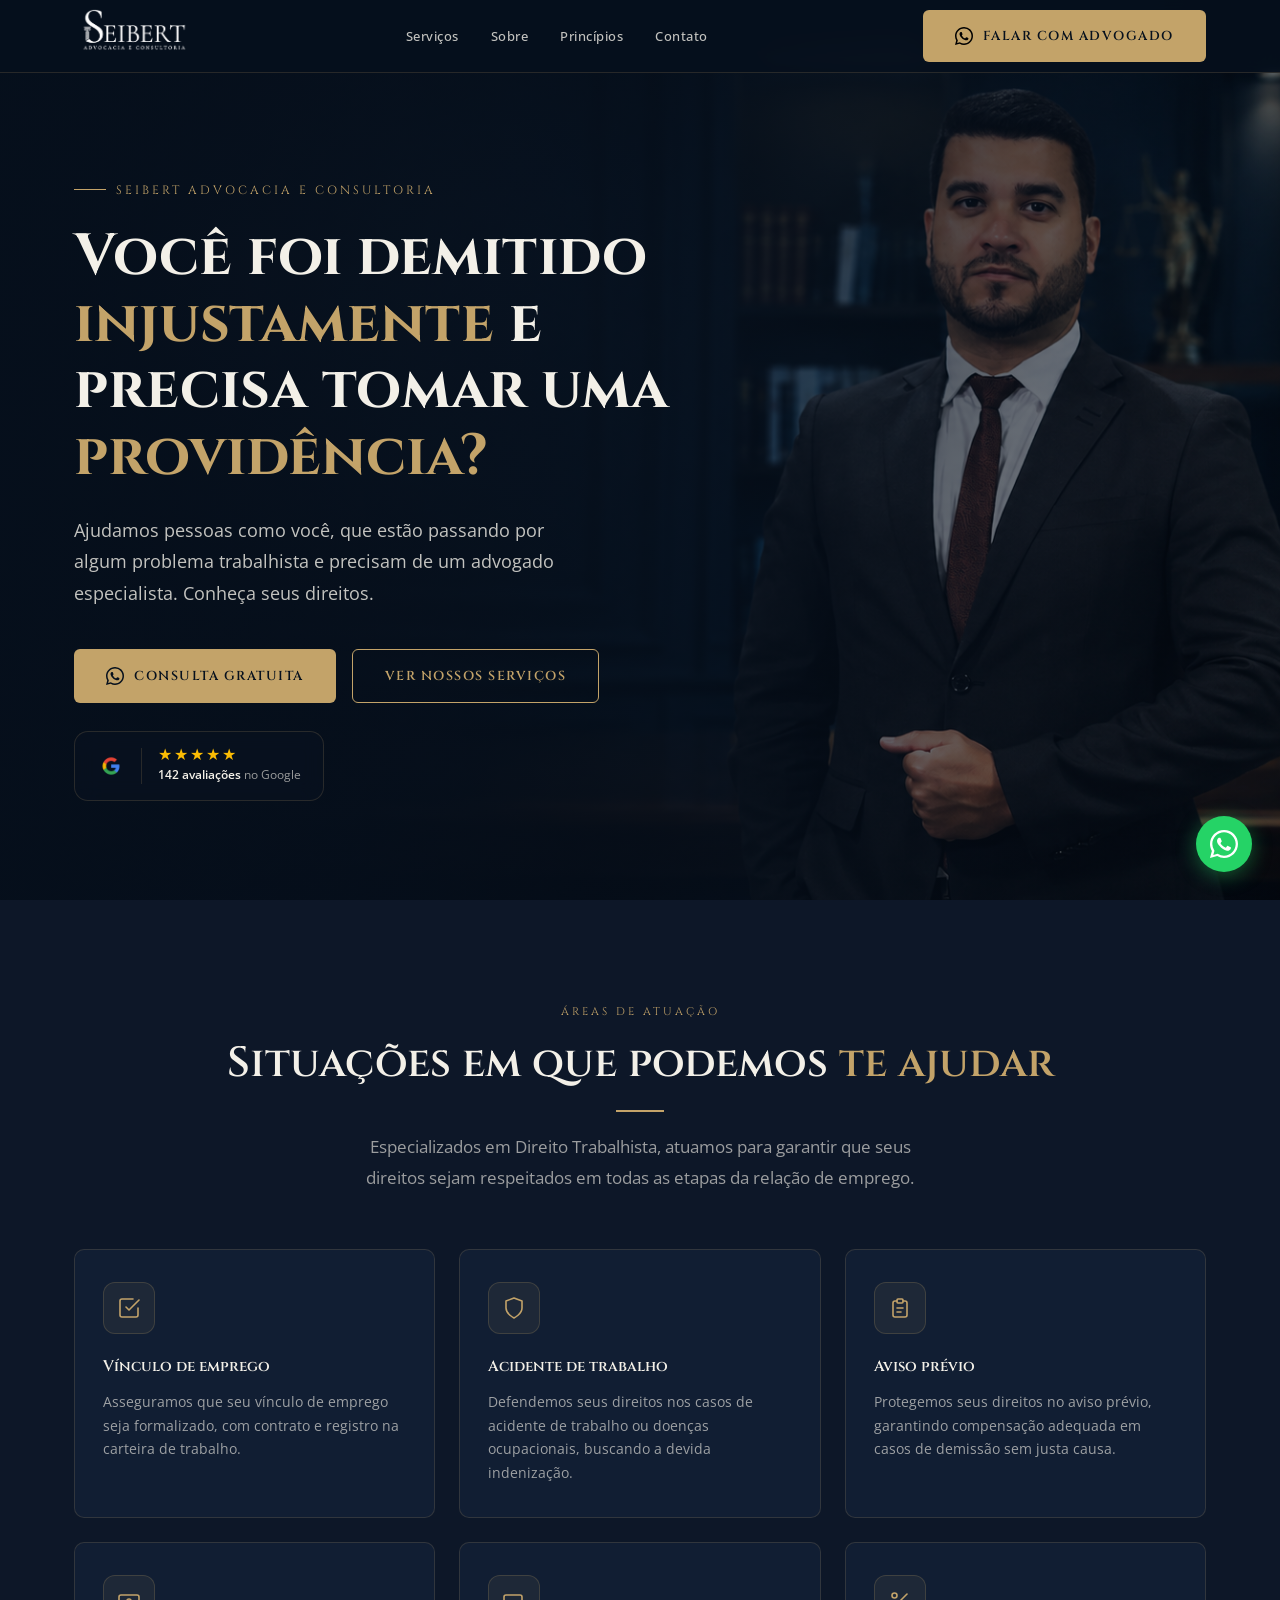
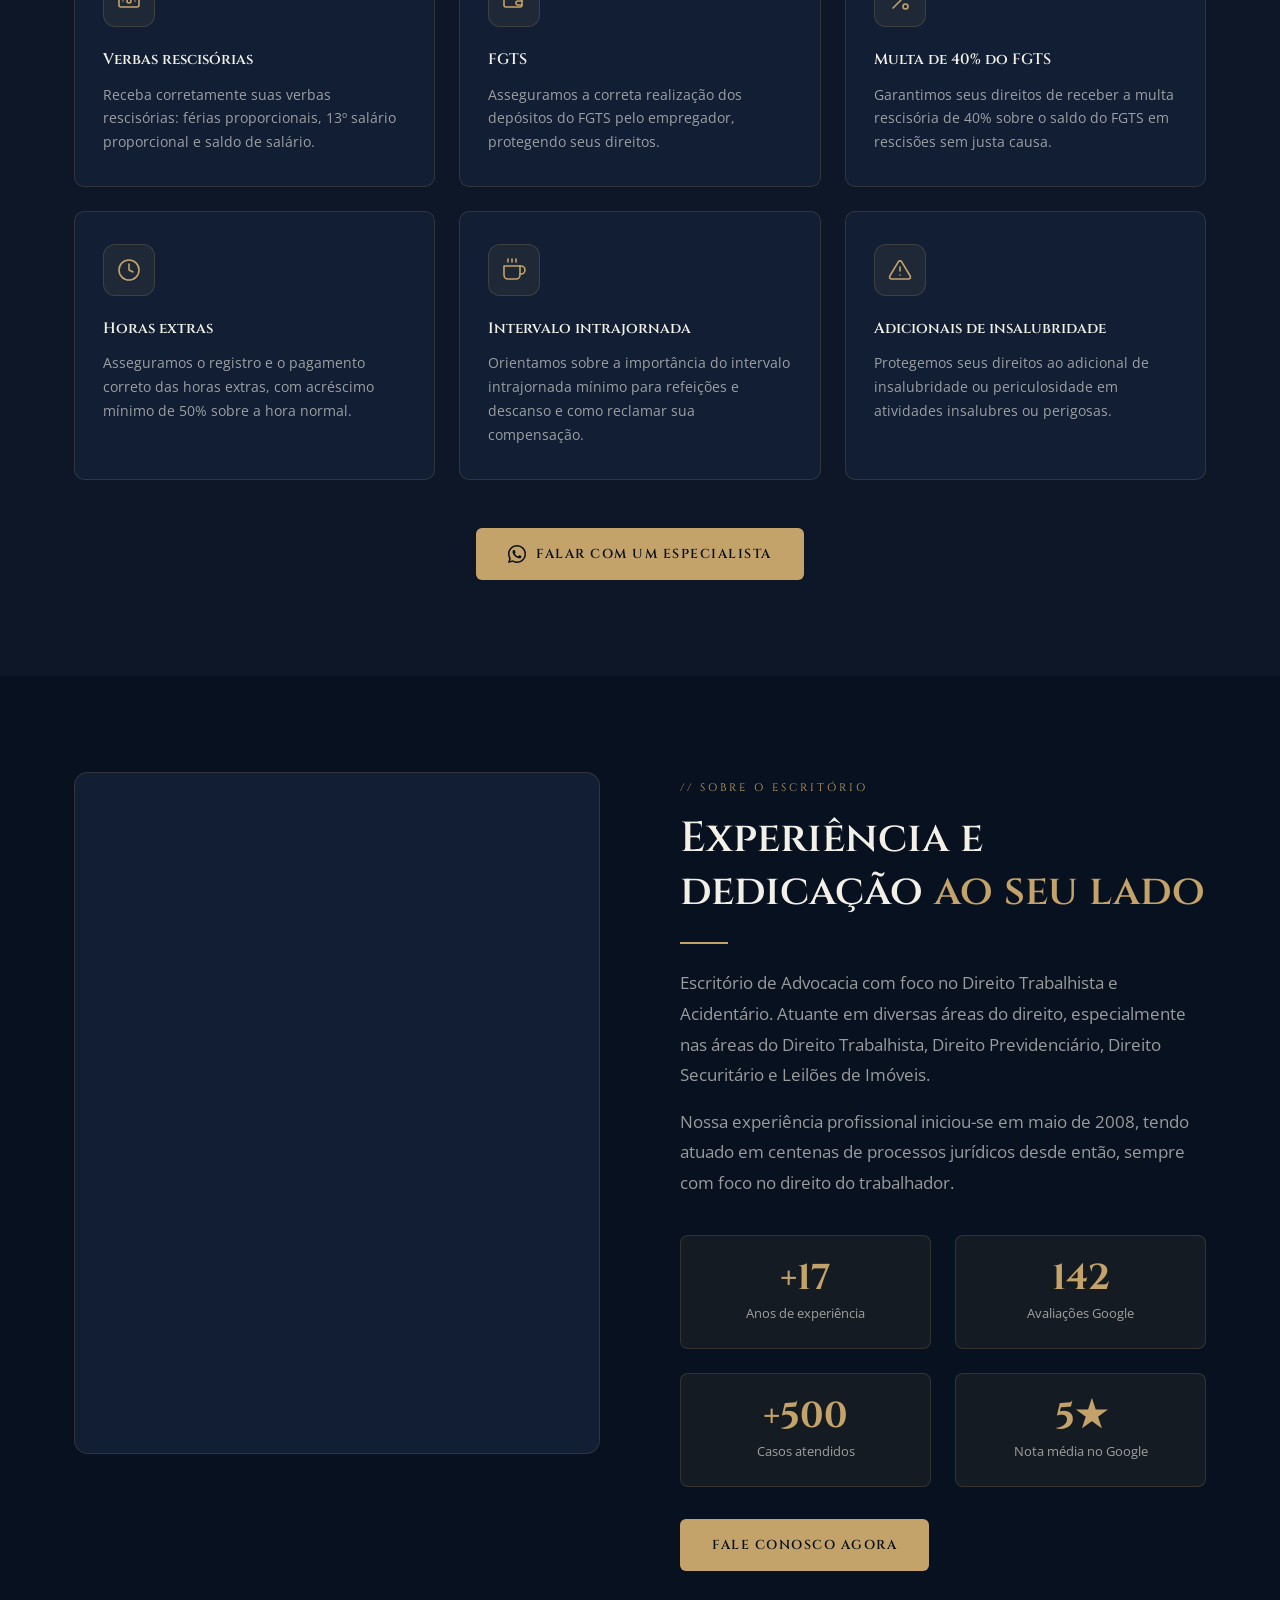
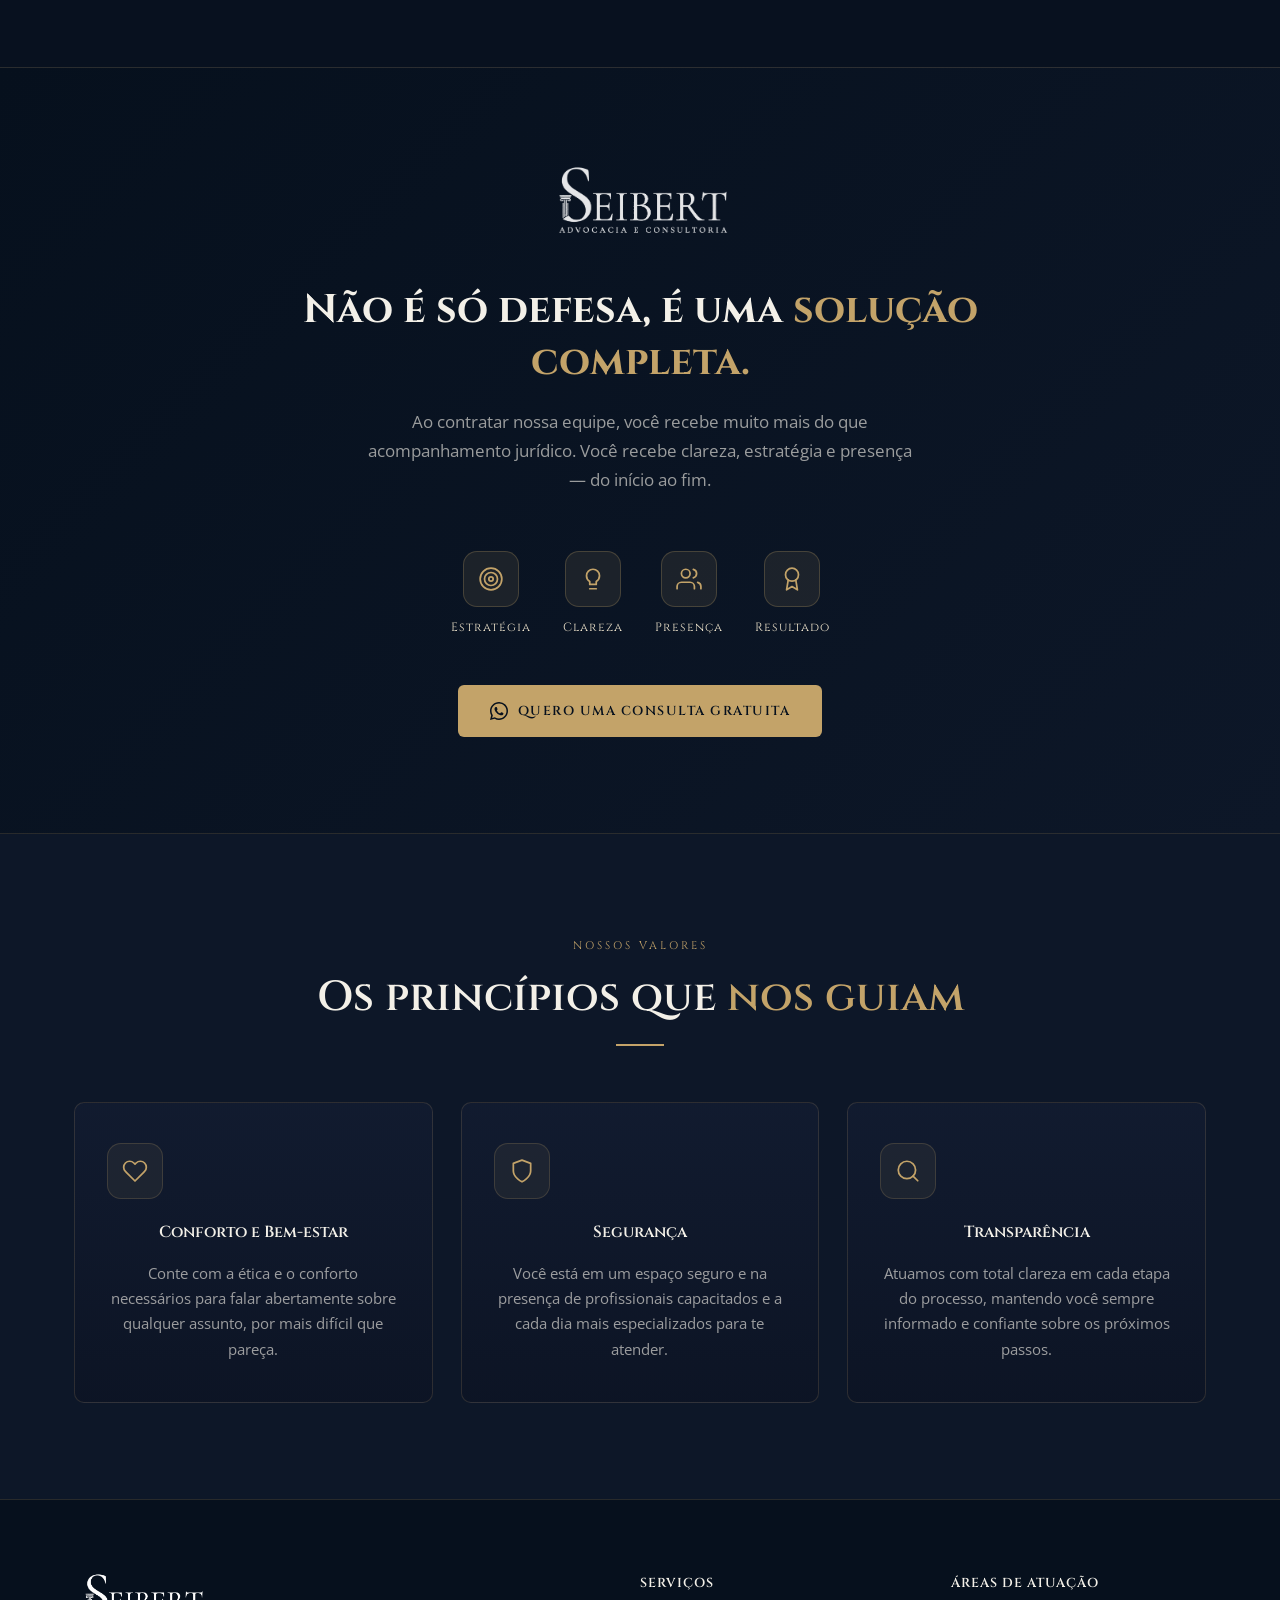
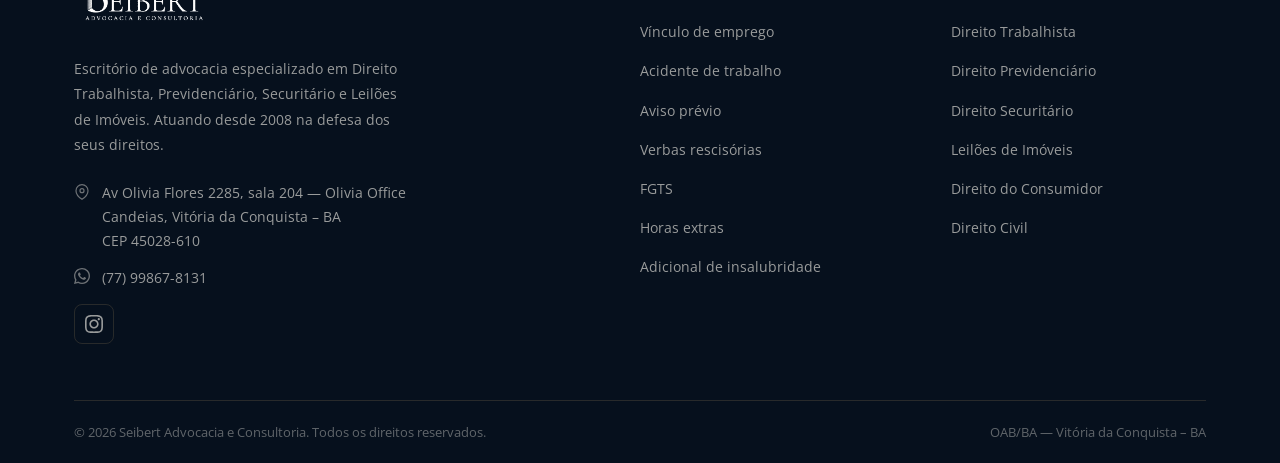
==== index.html @ c175dabb "Add files via upload" ====
<!DOCTYPE html>
<html lang="pt-BR">
<head>
  <meta charset="UTF-8">
  <meta name="viewport" content="width=device-width, initial-scale=1.0">
  <title>Seibert Advocacia — Direito Trabalhista</title>
  <link rel="icon" href="./images/iconfav.png" type="image/png">
  <link rel="preconnect" href="https://fonts.googleapis.com">
  <link rel="preconnect" href="https://fonts.gstatic.com" crossorigin>
  <link href="https://fonts.googleapis.com/css2?family=Cinzel:wght@400;500;600;700&family=Open+Sans:ital,wght@0,300;0,400;0,500;0,600;1,400&display=swap" rel="stylesheet">
  <style>
    *, *::before, *::after { box-sizing: border-box; margin: 0; padding: 0; }

    :root {
      --navy-deep:   #06101d;
      --navy:        #08111f;
      --navy-mid:    #0d1728;
      --navy-card:   #111e33;
      --gold:        #c3a369;
      --gold-light:  #d7be8f;
      --gold-pale:   #efe4cc;
      --cream:       #f3f0e8;
      --muted:       rgba(243, 240, 232, 0.62);
      --border:      rgba(195, 163, 105, 0.18);
      --radius:      10px;
      --max:         1180px;
      --transition:  0.3s ease;
    }

    html { scroll-behavior: smooth; }

    body {
      background: var(--navy);
      color: var(--cream);
      font-family: 'Open Sans', sans-serif;
      font-size: 16px;
      line-height: 1.7;
      -webkit-font-smoothing: antialiased;
    }

    /* ─── UTILITIES ─────────────────────────────────── */
    .container { width: 100%; max-width: var(--max); margin: 0 auto; padding: 0 24px; }
    .section    { padding: 96px 0; }
    .section--dark { background: var(--navy-mid); }
    .section--deep { background: var(--navy-deep); }

    .tag {
      display: inline-block;
      font-family: 'Cinzel', serif;
      font-size: 11px;
      letter-spacing: 3px;
      text-transform: uppercase;
      color: var(--gold);
      margin-bottom: 16px;
    }

    h2.section-title {
      font-family: 'Cinzel', serif;
      font-size: clamp(28px, 4vw, 42px);
      font-weight: 600;
      color: var(--cream);
      line-height: 1.25;
      margin-bottom: 20px;
    }

    h2.section-title span { color: var(--gold); }

    p.section-sub {
      font-size: 17px;
      color: var(--muted);
      max-width: 560px;
      line-height: 1.8;
    }

    .divider {
      width: 48px;
      height: 2px;
      background: var(--gold);
      margin: 24px 0;
    }

    /* ─── BUTTON ─────────────────────────────────────── */
    .btn {
      display: inline-flex;
      align-items: center;
      gap: 10px;
      padding: 15px 32px;
      border-radius: 6px;
      font-family: 'Cinzel', serif;
      font-size: 13px;
      font-weight: 600;
      letter-spacing: 1.5px;
      text-transform: uppercase;
      text-decoration: none;
      cursor: pointer;
      transition: var(--transition);
      border: none;
    }

    .btn-gold {
      background: var(--gold);
      color: var(--navy-deep);
    }
    .btn-gold:hover {
      background: var(--gold-light);
      transform: translateY(-2px);
      box-shadow: 0 8px 24px rgba(195, 163, 105, 0.35);
    }

    .btn-outline {
      background: transparent;
      color: var(--gold);
      border: 1.5px solid var(--gold);
    }
    .btn-outline:hover {
      background: var(--gold);
      color: var(--navy-deep);
      transform: translateY(-2px);
    }

    .btn svg, .btn .icon { width: 18px; height: 18px; flex-shrink: 0; }

    /* ─── NAV ────────────────────────────────────────── */
    nav {
      position: fixed;
      top: 0; left: 0; right: 0;
      z-index: 1000;
      background: rgba(6, 16, 29, 0.92);
      backdrop-filter: blur(16px);
      border-bottom: 1px solid var(--border);
    }

    .nav-inner {
      display: flex;
      align-items: center;
      justify-content: space-between;
      height: 72px;
    }

    .nav-logo img { height: 48px; width: auto; }

    .nav-links {
      display: flex;
      align-items: center;
      gap: 32px;
      list-style: none;
    }

    .nav-links a {
      color: rgba(243,240,232,0.8);
      text-decoration: none;
      font-size: 13px;
      font-weight: 500;
      letter-spacing: 0.5px;
      transition: color var(--transition);
    }
    .nav-links a:hover { color: var(--gold); }

    .nav-cta { display: flex; align-items: center; gap: 12px; }

    .hamburger {
      display: none;
      flex-direction: column;
      gap: 5px;
      cursor: pointer;
      padding: 6px;
      background: none;
      border: none;
      outline: none;
    }
    .hamburger span {
      display: block;
      width: 26px;
      height: 2px;
      background: var(--cream);
      border-radius: 2px;
      transition: var(--transition);
    }

    /* ─── HERO ───────────────────────────────────────── */
    #hero {
      position: relative;
      min-height: 100vh;
      display: flex;
      align-items: center;
      overflow: hidden;
    }

    .hero-bg {
      position: absolute;
      inset: 0;
      background-image: url('./images/hero-desktop.png');
      background-size: cover;
      background-position: center;
      background-repeat: no-repeat;
    }

    .hero-overlay {
      position: absolute;
      inset: 0;
      background: linear-gradient(
        105deg,
        rgba(6,16,29,0.92) 0%,
        rgba(6,16,29,0.78) 55%,
        rgba(6,16,29,0.40) 100%
      );
    }

    .hero-content {
      position: relative;
      z-index: 2;
      max-width: 680px;
      padding-top: 72px;
    }

    .hero-eyebrow {
      display: inline-flex;
      align-items: center;
      gap: 10px;
      font-size: 12px;
      letter-spacing: 3px;
      text-transform: uppercase;
      color: var(--gold);
      font-family: 'Cinzel', serif;
      margin-bottom: 24px;
    }
    .hero-eyebrow::before {
      content: '';
      display: block;
      width: 32px;
      height: 1px;
      background: var(--gold);
    }

    .hero-title {
      font-family: 'Cinzel', serif;
      font-size: clamp(32px, 5vw, 58px);
      font-weight: 700;
      line-height: 1.15;
      margin-bottom: 24px;
      color: var(--cream);
    }
    .hero-title em {
      font-style: normal;
      color: var(--gold);
    }

    .hero-sub {
      font-size: 18px;
      color: rgba(243,240,232,0.80);
      max-width: 520px;
      margin-bottom: 40px;
      line-height: 1.75;
    }

    .hero-actions { display: flex; flex-wrap: wrap; gap: 16px; margin-bottom: 28px; }

    /* Google proof badge */
    .hero-proof {
      display: inline-flex;
      align-items: center;
      gap: 16px;
      background: rgba(8,17,31,0.78);
      border: 1px solid var(--border);
      border-radius: 14px;
      padding: 14px 22px;
      backdrop-filter: blur(10px);
      max-width: 100%;
      box-sizing: border-box;
    }
    .proof-divider {
      width: 1px;
      height: 36px;
      background: var(--border);
    }
    .proof-google-logo { height: 28px; width: auto; display: block; }
    .proof-info { display: flex; flex-direction: column; gap: 3px; }
    .proof-stars { color: #fbbc04; font-size: 16px; letter-spacing: 2px; line-height: 1; }
    .proof-label {
      font-size: 12px;
      color: var(--muted);
      white-space: nowrap;
    }
    .proof-label strong { color: var(--cream); font-weight: 600; }

    /* ─── SERVICES ───────────────────────────────────── */
    .services-header { text-align: center; margin-bottom: 56px; }
    .services-header .section-sub { margin: 0 auto; }

    .services-grid {
      display: grid;
      grid-template-columns: repeat(3, 1fr);
      gap: 24px;
    }

    .service-card {
      background: var(--navy-card);
      border: 1px solid var(--border);
      border-radius: var(--radius);
      padding: 32px 28px;
      transition: var(--transition);
      position: relative;
      overflow: hidden;
    }
    .service-card::before {
      content: '';
      position: absolute;
      top: 0; left: 0; right: 0;
      height: 2px;
      background: linear-gradient(90deg, var(--gold), transparent);
      opacity: 0;
      transition: opacity var(--transition);
    }
    .service-card:hover {
      border-color: rgba(195,163,105,0.42);
      transform: translateY(-4px);
      box-shadow: 0 20px 40px rgba(0,0,0,0.32);
    }
    .service-card:hover::before { opacity: 1; }

    .service-icon {
      width: 52px;
      height: 52px;
      background: rgba(195,163,105,0.08);
      border: 1px solid rgba(195,163,105,0.20);
      border-radius: 12px;
      display: flex;
      align-items: center;
      justify-content: center;
      margin-bottom: 20px;
    }
    .service-icon svg {
      width: 24px;
      height: 24px;
      stroke: var(--gold);
      fill: none;
      stroke-width: 1.6;
      stroke-linecap: round;
      stroke-linejoin: round;
    }

    .service-card h3 {
      font-family: 'Cinzel', serif;
      font-size: 15px;
      font-weight: 600;
      color: var(--cream);
      margin-bottom: 10px;
    }

    .service-card p {
      font-size: 14px;
      color: var(--muted);
      line-height: 1.7;
    }

    .services-cta { text-align: center; margin-top: 48px; }

    /* ─── ABOUT ──────────────────────────────────────── */
    .about-grid {
      display: grid;
      grid-template-columns: 1fr 1fr;
      gap: 80px;
      align-items: flex-start;
    }

    .about-video {
      width: 100%;
      border-radius: 14px;
      overflow: hidden;
      border: 1px solid var(--border);
      background: var(--navy-card);
    }

    .about-video iframe {
      width: 100%;
      height: 680px;
      border: none;
      display: block;
    }

    .ig-card {
      width: 100%;
      height: 100%;
      display: flex;
      flex-direction: column;
      align-items: center;
      justify-content: center;
      gap: 20px;
      padding: 40px 32px;
      text-align: center;
      text-decoration: none;
      background: linear-gradient(145deg, rgba(17,28,52,0.95), rgba(11,18,35,0.98));
      transition: var(--transition);
    }
    .ig-card:hover { background: linear-gradient(145deg, rgba(22,34,62,0.98), rgba(14,22,42,0.98)); }
    .ig-card:hover .ig-btn { background: var(--gold); color: var(--navy-deep); }

    .ig-logo {
      width: 64px; height: 64px;
      border-radius: 18px;
      background: linear-gradient(45deg, #f09433, #e6683c, #dc2743, #cc2366, #bc1888);
      display: flex; align-items: center; justify-content: center;
    }
    .ig-logo svg { width: 34px; height: 34px; fill: #fff; }

    .ig-handle {
      font-family: 'Cinzel', serif;
      font-size: 18px;
      font-weight: 600;
      color: var(--cream);
      letter-spacing: 0.5px;
    }
    .ig-sub {
      font-size: 14px;
      color: var(--muted);
      line-height: 1.6;
      max-width: 260px;
    }
    .ig-btn {
      margin-top: 8px;
      padding: 12px 28px;
      border: 1px solid var(--gold);
      border-radius: 8px;
      font-family: 'Cinzel', serif;
      font-size: 12px;
      letter-spacing: 1.5px;
      text-transform: uppercase;
      color: var(--gold);
      background: transparent;
      transition: var(--transition);
      cursor: pointer;
    }

    .about-stats {
      display: grid;
      grid-template-columns: 1fr 1fr;
      gap: 24px;
      margin-top: 36px;
    }

    .stat-box {
      background: rgba(195,163,105,0.07);
      border: 1px solid var(--border);
      border-radius: 8px;
      padding: 24px 20px;
      text-align: center;
    }

    .stat-number {
      font-family: 'Cinzel', serif;
      font-size: 36px;
      font-weight: 700;
      color: var(--gold);
      line-height: 1;
      margin-bottom: 6px;
    }

    .stat-label {
      font-size: 13px;
      color: var(--muted);
    }

    /* ─── PROMISE ────────────────────────────────────── */
    #promise {
      background: linear-gradient(135deg, var(--navy-deep) 0%, var(--navy-mid) 100%);
      border-top: 1px solid var(--border);
      border-bottom: 1px solid var(--border);
      text-align: center;
      padding: 96px 0;
    }

    .promise-logo { margin-bottom: 32px; }
    .promise-logo img { height: 80px; width: auto; opacity: 0.9; }

    .promise-title {
      font-family: 'Cinzel', serif;
      font-size: clamp(24px, 3.5vw, 40px);
      font-weight: 700;
      color: var(--cream);
      max-width: 740px;
      margin: 0 auto 20px;
      line-height: 1.3;
    }
    .promise-title span { color: var(--gold); }

    .promise-sub {
      font-size: 17px;
      color: var(--muted);
      max-width: 560px;
      margin: 0 auto 40px;
    }

    .promise-features {
      display: flex;
      justify-content: center;
      flex-wrap: wrap;
      gap: 32px;
      margin-top: 56px;
      margin-bottom: 48px;
    }

    .promise-feature {
      display: flex;
      flex-direction: column;
      align-items: center;
      gap: 10px;
    }
    .promise-feature-icon {
      width: 56px; height: 56px;
      border-radius: 14px;
      background: rgba(195,163,105,0.10);
      border: 1px solid rgba(195,163,105,0.25);
      display: flex;
      align-items: center;
      justify-content: center;
    }
    .promise-feature-icon svg {
      width: 26px; height: 26px;
      stroke: var(--gold);
      fill: none;
      stroke-width: 1.6;
      stroke-linecap: round;
      stroke-linejoin: round;
    }
    .promise-feature span {
      font-family: 'Cinzel', serif;
      font-size: 12px;
      color: var(--gold-pale);
      letter-spacing: 1px;
    }

    /* ─── PRINCIPLES ─────────────────────────────────── */
    .principles-header { text-align: center; margin-bottom: 56px; }

    .principles-grid {
      display: grid;
      grid-template-columns: repeat(3, 1fr);
      gap: 28px;
    }

    .principle-card {
      background: linear-gradient(180deg, rgba(18,28,48,0.96), rgba(13,21,37,0.96));
      border: 1px solid var(--border);
      border-radius: var(--radius);
      padding: 40px 32px;
      text-align: center;
      transition: var(--transition);
    }
    .principle-card:hover {
      border-color: rgba(195,163,105,0.4);
      box-shadow: 0 16px 40px rgba(3,8,18,0.4);
      transform: translateY(-4px);
    }

    .principle-icon {
      width: 56px;
      height: 56px;
      background: rgba(195,163,105,0.08);
      border: 1px solid rgba(195,163,105,0.20);
      border-radius: 14px;
      display: flex;
      align-items: center;
      justify-content: center;
      margin-bottom: 20px;
    }
    .principle-icon svg {
      width: 26px;
      height: 26px;
      stroke: var(--gold);
      fill: none;
      stroke-width: 1.6;
      stroke-linecap: round;
      stroke-linejoin: round;
      display: block;
    }

    .principle-card h3 {
      font-family: 'Cinzel', serif;
      font-size: 16px;
      font-weight: 600;
      color: var(--cream);
      margin-bottom: 14px;
    }

    .principle-card p {
      font-size: 14.5px;
      color: var(--muted);
      line-height: 1.75;
    }

    /* ─── FOOTER ─────────────────────────────────────── */
    footer {
      background: var(--navy-deep);
      border-top: 1px solid var(--border);
      padding: 72px 0 0;
    }

    .footer-grid {
      display: grid;
      grid-template-columns: 2fr 1fr 1fr;
      gap: 56px;
      padding-bottom: 56px;
    }

    .footer-brand img { height: 56px; width: auto; margin-bottom: 20px; }

    .footer-desc {
      font-size: 14px;
      color: var(--muted);
      line-height: 1.8;
      margin-bottom: 24px;
      max-width: 340px;
    }

    .footer-contact-item {
      display: flex;
      align-items: flex-start;
      gap: 12px;
      margin-bottom: 14px;
      font-size: 14px;
      color: var(--muted);
      text-decoration: none;
      transition: color var(--transition);
    }
    .footer-contact-item:hover { color: var(--gold); }
    .footer-contact-item .ci { font-size: 16px; flex-shrink: 0; margin-top: 2px; }

    .footer-col h4 {
      font-family: 'Cinzel', serif;
      font-size: 13px;
      font-weight: 600;
      color: var(--cream);
      letter-spacing: 1px;
      text-transform: uppercase;
      margin-bottom: 24px;
    }

    .footer-links { list-style: none; }
    .footer-links li { margin-bottom: 12px; }
    .footer-links a {
      font-size: 14px;
      color: var(--muted);
      text-decoration: none;
      transition: color var(--transition);
    }
    .footer-links a:hover { color: var(--gold); }

    .footer-socials { display: flex; gap: 12px; margin-top: 8px; }
    .social-btn {
      width: 40px; height: 40px;
      border-radius: 8px;
      border: 1px solid var(--border);
      display: flex; align-items: center; justify-content: center;
      color: var(--muted);
      text-decoration: none;
      font-size: 16px;
      transition: var(--transition);
    }
    .social-btn:hover {
      border-color: var(--gold);
      color: var(--gold);
      background: rgba(195,163,105,0.08);
    }

    .footer-bar {
      border-top: 1px solid var(--border);
      padding: 20px 0;
      display: flex;
      align-items: center;
      justify-content: space-between;
      flex-wrap: wrap;
      gap: 8px;
    }

    .footer-bar p {
      font-size: 13px;
      color: rgba(243,240,232,0.38);
    }

    /* ─── WHATSAPP FLOAT ─────────────────────────────── */
    .wa-float {
      position: fixed;
      bottom: 28px;
      right: 28px;
      z-index: 999;
      width: 56px; height: 56px;
      border-radius: 50%;
      background: #25d366;
      display: flex;
      align-items: center;
      justify-content: center;
      box-shadow: 0 4px 20px rgba(37,211,102,0.4);
      text-decoration: none;
      transition: var(--transition);
    }
    .wa-float:hover { transform: scale(1.08); box-shadow: 0 6px 28px rgba(37,211,102,0.55); }
    .wa-float svg { width: 28px; height: 28px; fill: #fff; }

    /* ─── ANIMATIONS ─────────────────────────────────── */
    @keyframes fadeUp {
      from { opacity: 0; transform: translateY(28px); }
      to   { opacity: 1; transform: translateY(0); }
    }
    .fade-up { animation: fadeUp 0.7s ease forwards; }
    .delay-1 { animation-delay: 0.1s; }
    .delay-2 { animation-delay: 0.25s; }
    .delay-3 { animation-delay: 0.4s; }
    .delay-4 { animation-delay: 0.55s; }

    /* ─── MOBILE NAV ─────────────────────────────────── */
    .mobile-menu {
      display: none;
      position: fixed;
      inset: 0;
      z-index: 999;
      background: rgba(6,16,29,0.98);
      flex-direction: column;
      align-items: center;
      justify-content: center;
      gap: 32px;
    }
    .mobile-menu.open { display: flex; }
    .mobile-menu a {
      font-family: 'Cinzel', serif;
      font-size: 22px;
      color: var(--cream);
      text-decoration: none;
    }
    .mobile-menu a:hover { color: var(--gold); }
    .mobile-close {
      position: absolute;
      top: 24px; right: 24px;
      background: none;
      border: none;
      color: var(--cream);
      font-size: 28px;
      cursor: pointer;
    }

    /* ─── RESPONSIVE ─────────────────────────────────── */
    @media (max-width: 900px) {
      .nav-links { display: none; }
      .nav-cta .btn { display: none; }
      .hamburger { display: flex; }

      .services-grid { grid-template-columns: repeat(2, 1fr); }
      .about-grid { grid-template-columns: 1fr; gap: 40px; }
      .principles-grid { grid-template-columns: 1fr; }
      .footer-grid { grid-template-columns: 1fr; gap: 36px; }
    }

    @media (max-width: 600px) {
      .section { padding: 64px 0; }
      .services-grid { grid-template-columns: 1fr; }
      .about-stats { grid-template-columns: 1fr 1fr; }
      .hero-actions { flex-direction: column; }
      .hero-actions .btn { width: 100%; justify-content: center; }

      #hero { min-height: 100svh; align-items: flex-end; padding-bottom: 48px; }
      .hero-bg {
        background-position: top center;
        background-size: cover;
      }
      .hero-overlay {
        background: linear-gradient(
          to top,
          rgba(6,16,29,0.97) 0%,
          rgba(6,16,29,0.82) 45%,
          rgba(6,16,29,0.30) 75%,
          rgba(6,16,29,0.10) 100%
        );
      }
      .hero-content {
        max-width: 100%;
        padding-top: 0;
        text-align: center;
      }
      .hero-eyebrow { justify-content: center; }
      .hero-sub { font-size: 15px; }
      .hero-proof { width: 100%; max-width: 320px; justify-content: center; align-self: center; }
      .proof-google-logo { height: 22px; }
    }
  </style>
</head>
<body>

<!-- ── NAV ────────────────────────────────────────────── -->
<nav>
  <div class="container nav-inner">
    <a href="#" class="nav-logo">
      <img src="./images/vetor-logo.png" alt="Seibert Advocacia e Consultoria">
    </a>
    <ul class="nav-links">
      <li><a href="#servicos">Serviços</a></li>
      <li><a href="#sobre">Sobre</a></li>
      <li><a href="#principios">Princípios</a></li>
      <li><a href="#contato">Contato</a></li>
    </ul>
    <div class="nav-cta">
      <a href="https://api.whatsapp.com/send/?phone=5577998678131" class="btn btn-gold" target="_blank" rel="noopener">
        <svg viewBox="0 0 24 24" xmlns="http://www.w3.org/2000/svg"><path d="M20.52 3.48A11.93 11.93 0 0 0 12 0C5.37 0 0 5.37 0 12c0 2.11.55 4.17 1.6 5.99L0 24l6.18-1.62A11.94 11.94 0 0 0 12 24c6.63 0 12-5.37 12-12 0-3.2-1.25-6.21-3.48-8.52zM12 22a9.94 9.94 0 0 1-5.07-1.39l-.36-.22-3.74.98.99-3.65-.23-.37A9.94 9.94 0 0 1 2 12C2 6.49 6.49 2 12 2s10 4.49 10 10-4.49 10-10 10zm5.47-7.41c-.3-.15-1.77-.87-2.04-.97s-.47-.15-.67.15-.77.97-.94 1.17-.35.22-.65.07a8.15 8.15 0 0 1-2.39-1.48 9.06 9.06 0 0 1-1.65-2.06c-.18-.3-.02-.47.13-.62.14-.13.3-.35.45-.52.15-.18.2-.3.3-.5s.05-.38-.02-.52-.67-1.61-.91-2.2c-.24-.58-.49-.5-.67-.51l-.57-.01c-.2 0-.52.07-.79.38s-1.04 1.01-1.04 2.47 1.06 2.86 1.21 3.06c.15.2 2.08 3.17 5.03 4.45.7.3 1.25.48 1.68.62.7.22 1.34.19 1.84.12.56-.08 1.73-.71 1.97-1.39.24-.68.24-1.27.17-1.39-.07-.12-.27-.19-.57-.34z"/></svg>
        Falar com advogado
      </a>
      <button class="hamburger" onclick="document.getElementById('mobileMenu').classList.add('open')" aria-label="Menu">
        <span></span><span></span><span></span>
      </button>
    </div>
  </div>
</nav>

<!-- ── MOBILE MENU ─────────────────────────────────────── -->
<div id="mobileMenu" class="mobile-menu">
  <button class="mobile-close" onclick="document.getElementById('mobileMenu').classList.remove('open')">&times;</button>
  <a href="#servicos" onclick="document.getElementById('mobileMenu').classList.remove('open')">Serviços</a>
  <a href="#sobre" onclick="document.getElementById('mobileMenu').classList.remove('open')">Sobre</a>
  <a href="#principios" onclick="document.getElementById('mobileMenu').classList.remove('open')">Princípios</a>
  <a href="#contato" onclick="document.getElementById('mobileMenu').classList.remove('open')">Contato</a>
  <a href="https://api.whatsapp.com/send/?phone=5577998678131" class="btn btn-gold" target="_blank" rel="noopener">Falar com advogado</a>
</div>

<!-- ── HERO ────────────────────────────────────────────── -->
<section id="hero">
  <div class="hero-bg"></div>
  <div class="hero-overlay"></div>
  <div class="container">
    <div class="hero-content">
      <p class="hero-eyebrow fade-up">Seibert Advocacia e Consultoria</p>
      <h1 class="hero-title fade-up delay-1">
        Você foi demitido <em>injustamente</em> e precisa tomar uma <em>providência?</em>
      </h1>
      <p class="hero-sub fade-up delay-2">
        Ajudamos pessoas como você, que estão passando por algum problema trabalhista e precisam de um advogado especialista. Conheça seus direitos.
      </p>
      <div class="hero-actions fade-up delay-3">
        <a href="https://api.whatsapp.com/send/?phone=5577998678131" class="btn btn-gold" target="_blank" rel="noopener">
          <svg viewBox="0 0 24 24"><path d="M20.52 3.48A11.93 11.93 0 0 0 12 0C5.37 0 0 5.37 0 12c0 2.11.55 4.17 1.6 5.99L0 24l6.18-1.62A11.94 11.94 0 0 0 12 24c6.63 0 12-5.37 12-12 0-3.2-1.25-6.21-3.48-8.52zM12 22a9.94 9.94 0 0 1-5.07-1.39l-.36-.22-3.74.98.99-3.65-.23-.37A9.94 9.94 0 0 1 2 12C2 6.49 6.49 2 12 2s10 4.49 10 10-4.49 10-10 10zm5.47-7.41c-.3-.15-1.77-.87-2.04-.97s-.47-.15-.67.15-.77.97-.94 1.17-.35.22-.65.07a8.15 8.15 0 0 1-2.39-1.48 9.06 9.06 0 0 1-1.65-2.06c-.18-.3-.02-.47.13-.62.14-.13.3-.35.45-.52.15-.18.2-.3.3-.5s.05-.38-.02-.52-.67-1.61-.91-2.2c-.24-.58-.49-.5-.67-.51l-.57-.01c-.2 0-.52.07-.79.38s-1.04 1.01-1.04 2.47 1.06 2.86 1.21 3.06c.15.2 2.08 3.17 5.03 4.45.7.3 1.25.48 1.68.62.7.22 1.34.19 1.84.12.56-.08 1.73-.71 1.97-1.39.24-.68.24-1.27.17-1.39-.07-.12-.27-.19-.57-.34z" fill="currentColor"/></svg>
          Consulta gratuita
        </a>
        <a href="#servicos" class="btn btn-outline">Ver nossos serviços</a>
      </div>
      <div class="hero-proof fade-up delay-4">
        <img class="proof-google-logo" src="./images/google_logo_g_logo_icon_159348.png" alt="Google">
        <div class="proof-divider"></div>
        <div class="proof-info">
          <span class="proof-stars">★★★★★</span>
          <span class="proof-label"><strong>142 avaliações</strong> no Google</span>
        </div>
      </div>
    </div>
  </div>
</section>

<!-- ── SERVICES ────────────────────────────────────────── -->
<section id="servicos" class="section section--dark">
  <div class="container">
    <div class="services-header">
      <span class="tag">Áreas de atuação</span>
      <h2 class="section-title">Situações em que podemos <span>te ajudar</span></h2>
      <div class="divider" style="margin:20px auto;"></div>
      <p class="section-sub">Especializados em Direito Trabalhista, atuamos para garantir que seus direitos sejam respeitados em todas as etapas da relação de emprego.</p>
    </div>
    <div class="services-grid">

      <div class="service-card">
        <div class="service-icon">
          <!-- handshake / contrato -->
          <svg viewBox="0 0 24 24"><path d="M9 11l3 3L22 4"/><path d="M21 12v7a2 2 0 0 1-2 2H5a2 2 0 0 1-2-2V5a2 2 0 0 1 2-2h11"/></svg>
        </div>
        <h3>Vínculo de emprego</h3>
        <p>Asseguramos que seu vínculo de emprego seja formalizado, com contrato e registro na carteira de trabalho.</p>
      </div>

      <div class="service-card">
        <div class="service-icon">
          <!-- shield / proteção -->
          <svg viewBox="0 0 24 24"><path d="M12 22s8-4 8-10V5l-8-3-8 3v7c0 6 8 10 8 10z"/></svg>
        </div>
        <h3>Acidente de trabalho</h3>
        <p>Defendemos seus direitos nos casos de acidente de trabalho ou doenças ocupacionais, buscando a devida indenização.</p>
      </div>

      <div class="service-card">
        <div class="service-icon">
          <!-- clipboard / aviso -->
          <svg viewBox="0 0 24 24"><path d="M9 5H7a2 2 0 0 0-2 2v12a2 2 0 0 0 2 2h10a2 2 0 0 0 2-2V7a2 2 0 0 0-2-2h-2"/><rect x="9" y="3" width="6" height="4" rx="1"/><path d="M9 12h6M9 16h4"/></svg>
        </div>
        <h3>Aviso prévio</h3>
        <p>Protegemos seus direitos no aviso prévio, garantindo compensação adequada em casos de demissão sem justa causa.</p>
      </div>

      <div class="service-card">
        <div class="service-icon">
          <!-- banknote / verbas -->
          <svg viewBox="0 0 24 24"><rect x="2" y="6" width="20" height="12" rx="2"/><circle cx="12" cy="12" r="2"/><path d="M6 12h.01M18 12h.01"/></svg>
        </div>
        <h3>Verbas rescisórias</h3>
        <p>Receba corretamente suas verbas rescisórias: férias proporcionais, 13º salário proporcional e saldo de salário.</p>
      </div>

      <div class="service-card">
        <div class="service-icon">
          <!-- wallet / FGTS -->
          <svg viewBox="0 0 24 24"><path d="M20 12V8a2 2 0 0 0-2-2H4a2 2 0 0 0-2 2v8a2 2 0 0 0 2 2h14a2 2 0 0 0 2-2v-4"/><path d="M20 12h-4a2 2 0 0 0 0 4h4"/></svg>
        </div>
        <h3>FGTS</h3>
        <p>Asseguramos a correta realização dos depósitos do FGTS pelo empregador, protegendo seus direitos.</p>
      </div>

      <div class="service-card">
        <div class="service-icon">
          <!-- percent / multa -->
          <svg viewBox="0 0 24 24"><line x1="19" y1="5" x2="5" y2="19"/><circle cx="6.5" cy="6.5" r="2.5"/><circle cx="17.5" cy="17.5" r="2.5"/></svg>
        </div>
        <h3>Multa de 40% do FGTS</h3>
        <p>Garantimos seus direitos de receber a multa rescisória de 40% sobre o saldo do FGTS em rescisões sem justa causa.</p>
      </div>

      <div class="service-card">
        <div class="service-icon">
          <!-- clock / horas -->
          <svg viewBox="0 0 24 24"><circle cx="12" cy="12" r="10"/><polyline points="12 6 12 12 16 14"/></svg>
        </div>
        <h3>Horas extras</h3>
        <p>Asseguramos o registro e o pagamento correto das horas extras, com acréscimo mínimo de 50% sobre a hora normal.</p>
      </div>

      <div class="service-card">
        <div class="service-icon">
          <!-- coffee break / intervalo -->
          <svg viewBox="0 0 24 24"><path d="M18 8h1a4 4 0 0 1 0 8h-1"/><path d="M2 8h16v9a4 4 0 0 1-4 4H6a4 4 0 0 1-4-4V8z"/><line x1="6" y1="1" x2="6" y2="4"/><line x1="10" y1="1" x2="10" y2="4"/><line x1="14" y1="1" x2="14" y2="4"/></svg>
        </div>
        <h3>Intervalo intrajornada</h3>
        <p>Orientamos sobre a importância do intervalo intrajornada mínimo para refeições e descanso e como reclamar sua compensação.</p>
      </div>

      <div class="service-card">
        <div class="service-icon">
          <!-- alert triangle / insalubridade -->
          <svg viewBox="0 0 24 24"><path d="M10.29 3.86L1.82 18a2 2 0 0 0 1.71 3h16.94a2 2 0 0 0 1.71-3L13.71 3.86a2 2 0 0 0-3.42 0z"/><line x1="12" y1="9" x2="12" y2="13"/><line x1="12" y1="17" x2="12.01" y2="17"/></svg>
        </div>
        <h3>Adicionais de insalubridade</h3>
        <p>Protegemos seus direitos ao adicional de insalubridade ou periculosidade em atividades insalubres ou perigosas.</p>
      </div>

    </div>
    <div class="services-cta">
      <a href="https://api.whatsapp.com/send/?phone=5577998678131" class="btn btn-gold" target="_blank" rel="noopener">
        <svg viewBox="0 0 24 24" style="width:18px;height:18px"><path d="M20.52 3.48A11.93 11.93 0 0 0 12 0C5.37 0 0 5.37 0 12c0 2.11.55 4.17 1.6 5.99L0 24l6.18-1.62A11.94 11.94 0 0 0 12 24c6.63 0 12-5.37 12-12 0-3.2-1.25-6.21-3.48-8.52zM12 22a9.94 9.94 0 0 1-5.07-1.39l-.36-.22-3.74.98.99-3.65-.23-.37A9.94 9.94 0 0 1 2 12C2 6.49 6.49 2 12 2s10 4.49 10 10-4.49 10-10 10zm5.47-7.41c-.3-.15-1.77-.87-2.04-.97s-.47-.15-.67.15-.77.97-.94 1.17-.35.22-.65.07a8.15 8.15 0 0 1-2.39-1.48 9.06 9.06 0 0 1-1.65-2.06c-.18-.3-.02-.47.13-.62.14-.13.3-.35.45-.52.15-.18.2-.3.3-.5s.05-.38-.02-.52-.67-1.61-.91-2.2c-.24-.58-.49-.5-.67-.51l-.57-.01c-.2 0-.52.07-.79.38s-1.04 1.01-1.04 2.47 1.06 2.86 1.21 3.06c.15.2 2.08 3.17 5.03 4.45.7.3 1.25.48 1.68.62.7.22 1.34.19 1.84.12.56-.08 1.73-.71 1.97-1.39.24-.68.24-1.27.17-1.39-.07-.12-.27-.19-.57-.34z" fill="currentColor"/></svg>
        Falar com um especialista
      </a>
    </div>
  </div>
</section>

<!-- ── ABOUT ────────────────────────────────────────────── -->
<section id="sobre" class="section">
  <div class="container">
    <div class="about-grid">
      <div class="about-video">
        <iframe src="https://www.instagram.com/reel/DZs_Y4pxWDZ/embed/"
          allowfullscreen
          allow="autoplay; clipboard-write; encrypted-media; picture-in-picture"
          loading="lazy">
        </iframe>
      </div>
      <div>
        <span class="tag">// Sobre o escritório</span>
        <h2 class="section-title">Experiência e dedicação <span>ao seu lado</span></h2>
        <div class="divider"></div>
        <p class="section-sub">
          Escritório de Advocacia com foco no Direito Trabalhista e Acidentário. Atuante em diversas áreas do direito, especialmente nas áreas do Direito Trabalhista, Direito Previdenciário, Direito Securitário e Leilões de Imóveis.
        </p>
        <p class="section-sub" style="margin-top:16px;">
          Nossa experiência profissional iniciou-se em maio de 2008, tendo atuado em centenas de processos jurídicos desde então, sempre com foco no direito do trabalhador.
        </p>
        <div class="about-stats">
          <div class="stat-box">
            <div class="stat-number">+17</div>
            <div class="stat-label">Anos de experiência</div>
          </div>
          <div class="stat-box">
            <div class="stat-number">142</div>
            <div class="stat-label">Avaliações Google</div>
          </div>
          <div class="stat-box">
            <div class="stat-number">+500</div>
            <div class="stat-label">Casos atendidos</div>
          </div>
          <div class="stat-box">
            <div class="stat-number">5★</div>
            <div class="stat-label">Nota média no Google</div>
          </div>
        </div>
        <div style="margin-top:32px;">
          <a href="https://api.whatsapp.com/send/?phone=5577998678131" class="btn btn-gold" target="_blank" rel="noopener">Fale conosco agora</a>
        </div>
      </div>
    </div>
  </div>
</section>

<!-- ── PROMISE ──────────────────────────────────────────── -->
<section id="promise">
  <div class="container">
    <div class="promise-logo">
      <img src="./images/vetor-logo.png" alt="Seibert Advocacia">
    </div>
    <h2 class="promise-title">Não é só defesa, é uma <span>solução completa.</span></h2>
    <p class="promise-sub">
      Ao contratar nossa equipe, você recebe muito mais do que acompanhamento jurídico. Você recebe clareza, estratégia e presença — do início ao fim.
    </p>
    <div class="promise-features">
      <div class="promise-feature">
        <div class="promise-feature-icon">
          <!-- target / estratégia -->
          <svg viewBox="0 0 24 24"><circle cx="12" cy="12" r="10"/><circle cx="12" cy="12" r="6"/><circle cx="12" cy="12" r="2"/></svg>
        </div>
        <span>Estratégia</span>
      </div>
      <div class="promise-feature">
        <div class="promise-feature-icon">
          <!-- lightbulb / clareza -->
          <svg viewBox="0 0 24 24"><path d="M9 21h6"/><path d="M12 3a6 6 0 0 1 6 6c0 2.22-1.21 4.16-3 5.2V17H9v-2.8A6 6 0 0 1 6 9a6 6 0 0 1 6-6z"/></svg>
        </div>
        <span>Clareza</span>
      </div>
      <div class="promise-feature">
        <div class="promise-feature-icon">
          <!-- users / presença -->
          <svg viewBox="0 0 24 24"><path d="M17 21v-2a4 4 0 0 0-4-4H5a4 4 0 0 0-4 4v2"/><circle cx="9" cy="7" r="4"/><path d="M23 21v-2a4 4 0 0 0-3-3.87"/><path d="M16 3.13a4 4 0 0 1 0 7.75"/></svg>
        </div>
        <span>Presença</span>
      </div>
      <div class="promise-feature">
        <div class="promise-feature-icon">
          <!-- award / resultado -->
          <svg viewBox="0 0 24 24"><circle cx="12" cy="8" r="6"/><path d="M15.477 12.89L17 22l-5-3-5 3 1.523-9.11"/></svg>
        </div>
        <span>Resultado</span>
      </div>
    </div>
    <a href="https://api.whatsapp.com/send/?phone=5577998678131" class="btn btn-gold" target="_blank" rel="noopener">
      <svg viewBox="0 0 24 24" style="width:18px;height:18px"><path d="M20.52 3.48A11.93 11.93 0 0 0 12 0C5.37 0 0 5.37 0 12c0 2.11.55 4.17 1.6 5.99L0 24l6.18-1.62A11.94 11.94 0 0 0 12 24c6.63 0 12-5.37 12-12 0-3.2-1.25-6.21-3.48-8.52zM12 22a9.94 9.94 0 0 1-5.07-1.39l-.36-.22-3.74.98.99-3.65-.23-.37A9.94 9.94 0 0 1 2 12C2 6.49 6.49 2 12 2s10 4.49 10 10-4.49 10-10 10zm5.47-7.41c-.3-.15-1.77-.87-2.04-.97s-.47-.15-.67.15-.77.97-.94 1.17-.35.22-.65.07a8.15 8.15 0 0 1-2.39-1.48 9.06 9.06 0 0 1-1.65-2.06c-.18-.3-.02-.47.13-.62.14-.13.3-.35.45-.52.15-.18.2-.3.3-.5s.05-.38-.02-.52-.67-1.61-.91-2.2c-.24-.58-.49-.5-.67-.51l-.57-.01c-.2 0-.52.07-.79.38s-1.04 1.01-1.04 2.47 1.06 2.86 1.21 3.06c.15.2 2.08 3.17 5.03 4.45.7.3 1.25.48 1.68.62.7.22 1.34.19 1.84.12.56-.08 1.73-.71 1.97-1.39.24-.68.24-1.27.17-1.39-.07-.12-.27-.19-.57-.34z" fill="currentColor"/></svg>
      Quero uma consulta gratuita
    </a>
  </div>
</section>

<!-- ── PRINCIPLES ──────────────────────────────────────── -->
<section id="principios" class="section section--dark">
  <div class="container">
    <div class="principles-header">
      <span class="tag">Nossos valores</span>
      <h2 class="section-title">Os princípios que <span>nos guiam</span></h2>
      <div class="divider" style="margin:20px auto;"></div>
    </div>
    <div class="principles-grid">

      <div class="principle-card">
        <div class="principle-icon">
          <svg viewBox="0 0 24 24"><path d="M20.84 4.61a5.5 5.5 0 0 0-7.78 0L12 5.67l-1.06-1.06a5.5 5.5 0 0 0-7.78 7.78l1.06 1.06L12 21.23l7.78-7.78 1.06-1.06a5.5 5.5 0 0 0 0-7.78z"/></svg>
        </div>
        <h3>Conforto e Bem-estar</h3>
        <p>Conte com a ética e o conforto necessários para falar abertamente sobre qualquer assunto, por mais difícil que pareça.</p>
      </div>

      <div class="principle-card">
        <div class="principle-icon">
          <svg viewBox="0 0 24 24"><path d="M12 22s8-4 8-10V5l-8-3-8 3v7c0 6 8 10 8 10z"/></svg>
        </div>
        <h3>Segurança</h3>
        <p>Você está em um espaço seguro e na presença de profissionais capacitados e a cada dia mais especializados para te atender.</p>
      </div>

      <div class="principle-card">
        <div class="principle-icon">
          <svg viewBox="0 0 24 24"><circle cx="11" cy="11" r="8"/><line x1="21" y1="21" x2="16.65" y2="16.65"/></svg>
        </div>
        <h3>Transparência</h3>
        <p>Atuamos com total clareza em cada etapa do processo, mantendo você sempre informado e confiante sobre os próximos passos.</p>
      </div>

    </div>
  </div>
</section>

<!-- ── FOOTER ──────────────────────────────────────────── -->
<footer id="contato">
  <div class="container">
    <div class="footer-grid">
      <div class="footer-brand">
        <img src="./images/vetor-logo.png" alt="Seibert Advocacia e Consultoria">
        <p class="footer-desc">
          Escritório de advocacia especializado em Direito Trabalhista, Previdenciário, Securitário e Leilões de Imóveis. Atuando desde 2008 na defesa dos seus direitos.
        </p>
        <a href="https://www.google.com/maps/search/?api=1&query=Av+Olivia+Flores+2285+sala+204+Olivia+Office+Candeias+Vitória+da+Conquista+BA+45028610" class="footer-contact-item" target="_blank" rel="noopener">
          <svg viewBox="0 0 24 24" width="16" height="16" fill="none" stroke="currentColor" stroke-width="1.8" stroke-linecap="round" stroke-linejoin="round" style="flex-shrink:0;margin-top:3px;opacity:.7"><path d="M21 10c0 7-9 13-9 13S3 17 3 10a9 9 0 1 1 18 0z"/><circle cx="12" cy="10" r="3"/></svg>
          Av Olivia Flores 2285, sala 204 — Olivia Office<br>Candeias, Vitória da Conquista – BA<br>CEP 45028-610
        </a>
        <a href="https://api.whatsapp.com/send/?phone=5577998678131" class="footer-contact-item" target="_blank" rel="noopener">
          <svg viewBox="0 0 24 24" width="16" height="16" fill="currentColor" style="flex-shrink:0;margin-top:2px;opacity:.7"><path d="M20.52 3.48A11.93 11.93 0 0 0 12 0C5.37 0 0 5.37 0 12c0 2.11.55 4.17 1.6 5.99L0 24l6.18-1.62A11.94 11.94 0 0 0 12 24c6.63 0 12-5.37 12-12 0-3.2-1.25-6.21-3.48-8.52zM12 22a9.94 9.94 0 0 1-5.07-1.39l-.36-.22-3.74.98.99-3.65-.23-.37A9.94 9.94 0 0 1 2 12C2 6.49 6.49 2 12 2s10 4.49 10 10-4.49 10-10 10zm5.47-7.41c-.3-.15-1.77-.87-2.04-.97s-.47-.15-.67.15-.77.97-.94 1.17-.35.22-.65.07a8.15 8.15 0 0 1-2.39-1.48 9.06 9.06 0 0 1-1.65-2.06c-.18-.3-.02-.47.13-.62.14-.13.3-.35.45-.52.15-.18.2-.3.3-.5s.05-.38-.02-.52-.67-1.61-.91-2.2c-.24-.58-.49-.5-.67-.51l-.57-.01c-.2 0-.52.07-.79.38s-1.04 1.01-1.04 2.47 1.06 2.86 1.21 3.06c.15.2 2.08 3.17 5.03 4.45.7.3 1.25.48 1.68.62.7.22 1.34.19 1.84.12.56-.08 1.73-.71 1.97-1.39.24-.68.24-1.27.17-1.39-.07-.12-.27-.19-.57-.34z"/></svg>
          (77) 99867-8131
        </a>
        <div class="footer-socials">
          <a href="https://www.instagram.com/eliasseibert.adv/" class="social-btn" target="_blank" rel="noopener" aria-label="Instagram">
            <svg viewBox="0 0 24 24" width="18" height="18" fill="currentColor"><path d="M12 2.163c3.204 0 3.584.012 4.85.07 3.252.148 4.771 1.691 4.919 4.919.058 1.265.069 1.645.069 4.849 0 3.205-.012 3.584-.069 4.849-.149 3.225-1.664 4.771-4.919 4.919-1.266.058-1.644.07-4.85.07-3.204 0-3.584-.012-4.849-.07-3.26-.149-4.771-1.699-4.919-4.92-.058-1.265-.07-1.644-.07-4.849 0-3.204.013-3.583.07-4.849.149-3.227 1.664-4.771 4.919-4.919 1.266-.057 1.645-.069 4.849-.069zm0-2.163c-3.259 0-3.667.014-4.947.072-4.358.2-6.78 2.618-6.98 6.98-.059 1.281-.073 1.689-.073 4.948 0 3.259.014 3.668.072 4.948.2 4.358 2.618 6.78 6.98 6.98 1.281.058 1.689.072 4.948.072 3.259 0 3.668-.014 4.948-.072 4.354-.2 6.782-2.618 6.979-6.98.059-1.28.073-1.689.073-4.948 0-3.259-.014-3.667-.072-4.947-.196-4.354-2.617-6.78-6.979-6.98-1.281-.059-1.69-.073-4.949-.073zm0 5.838c-3.403 0-6.162 2.759-6.162 6.162s2.759 6.163 6.162 6.163 6.162-2.759 6.162-6.163c0-3.403-2.759-6.162-6.162-6.162zm0 10.162c-2.209 0-4-1.79-4-4 0-2.209 1.791-4 4-4s4 1.791 4 4c0 2.21-1.791 4-4 4zm6.406-11.845c-.796 0-1.441.645-1.441 1.44s.645 1.44 1.441 1.44c.795 0 1.439-.645 1.439-1.44s-.644-1.44-1.439-1.44z"/></svg>
          </a>
        </div>
      </div>

      <div class="footer-col">
        <h4>Serviços</h4>
        <ul class="footer-links">
          <li><a href="#servicos">Vínculo de emprego</a></li>
          <li><a href="#servicos">Acidente de trabalho</a></li>
          <li><a href="#servicos">Aviso prévio</a></li>
          <li><a href="#servicos">Verbas rescisórias</a></li>
          <li><a href="#servicos">FGTS</a></li>
          <li><a href="#servicos">Horas extras</a></li>
          <li><a href="#servicos">Adicional de insalubridade</a></li>
        </ul>
      </div>

      <div class="footer-col">
        <h4>Áreas de atuação</h4>
        <ul class="footer-links">
          <li><a href="#">Direito Trabalhista</a></li>
          <li><a href="#">Direito Previdenciário</a></li>
          <li><a href="#">Direito Securitário</a></li>
          <li><a href="#">Leilões de Imóveis</a></li>
          <li><a href="#">Direito do Consumidor</a></li>
          <li><a href="#">Direito Civil</a></li>
        </ul>
      </div>
    </div>

    <div class="footer-bar">
      <p>© 2026 Seibert Advocacia e Consultoria. Todos os direitos reservados.</p>
      <p>OAB/BA — Vitória da Conquista – BA</p>
    </div>
  </div>
</footer>

<!-- ── WHATSAPP FLOAT ──────────────────────────────────── -->
<a href="https://api.whatsapp.com/send/?phone=5577998678131" class="wa-float" target="_blank" rel="noopener" aria-label="Falar no WhatsApp">
  <svg viewBox="0 0 24 24"><path d="M20.52 3.48A11.93 11.93 0 0 0 12 0C5.37 0 0 5.37 0 12c0 2.11.55 4.17 1.6 5.99L0 24l6.18-1.62A11.94 11.94 0 0 0 12 24c6.63 0 12-5.37 12-12 0-3.2-1.25-6.21-3.48-8.52zM12 22a9.94 9.94 0 0 1-5.07-1.39l-.36-.22-3.74.98.99-3.65-.23-.37A9.94 9.94 0 0 1 2 12C2 6.49 6.49 2 12 2s10 4.49 10 10-4.49 10-10 10zm5.47-7.41c-.3-.15-1.77-.87-2.04-.97s-.47-.15-.67.15-.77.97-.94 1.17-.35.22-.65.07a8.15 8.15 0 0 1-2.39-1.48 9.06 9.06 0 0 1-1.65-2.06c-.18-.3-.02-.47.13-.62.14-.13.3-.35.45-.52.15-.18.2-.3.3-.5s.05-.38-.02-.52-.67-1.61-.91-2.2c-.24-.58-.49-.5-.67-.51l-.57-.01c-.2 0-.52.07-.79.38s-1.04 1.01-1.04 2.47 1.06 2.86 1.21 3.06c.15.2 2.08 3.17 5.03 4.45.7.3 1.25.48 1.68.62.7.22 1.34.19 1.84.12.56-.08 1.73-.71 1.97-1.39.24-.68.24-1.27.17-1.39-.07-.12-.27-.19-.57-.34z"/></svg>
</a>

</body>
</html>
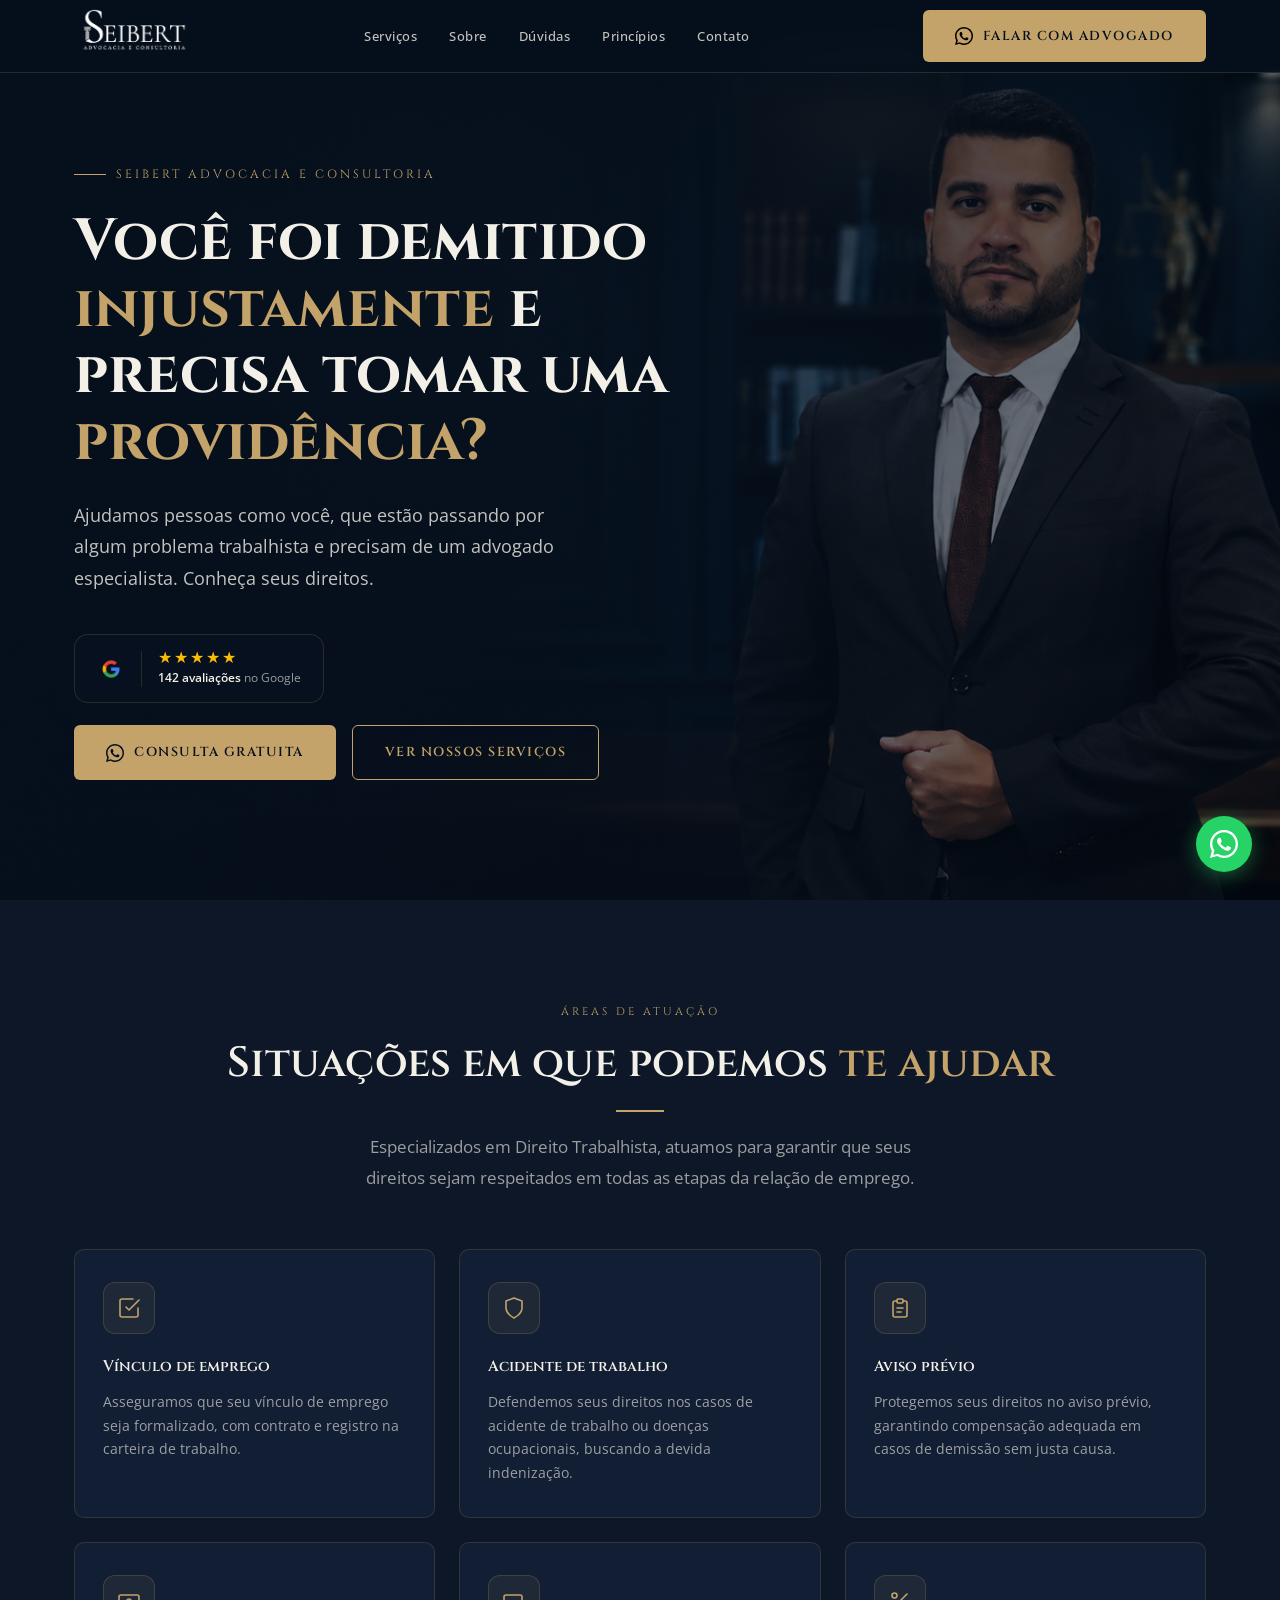
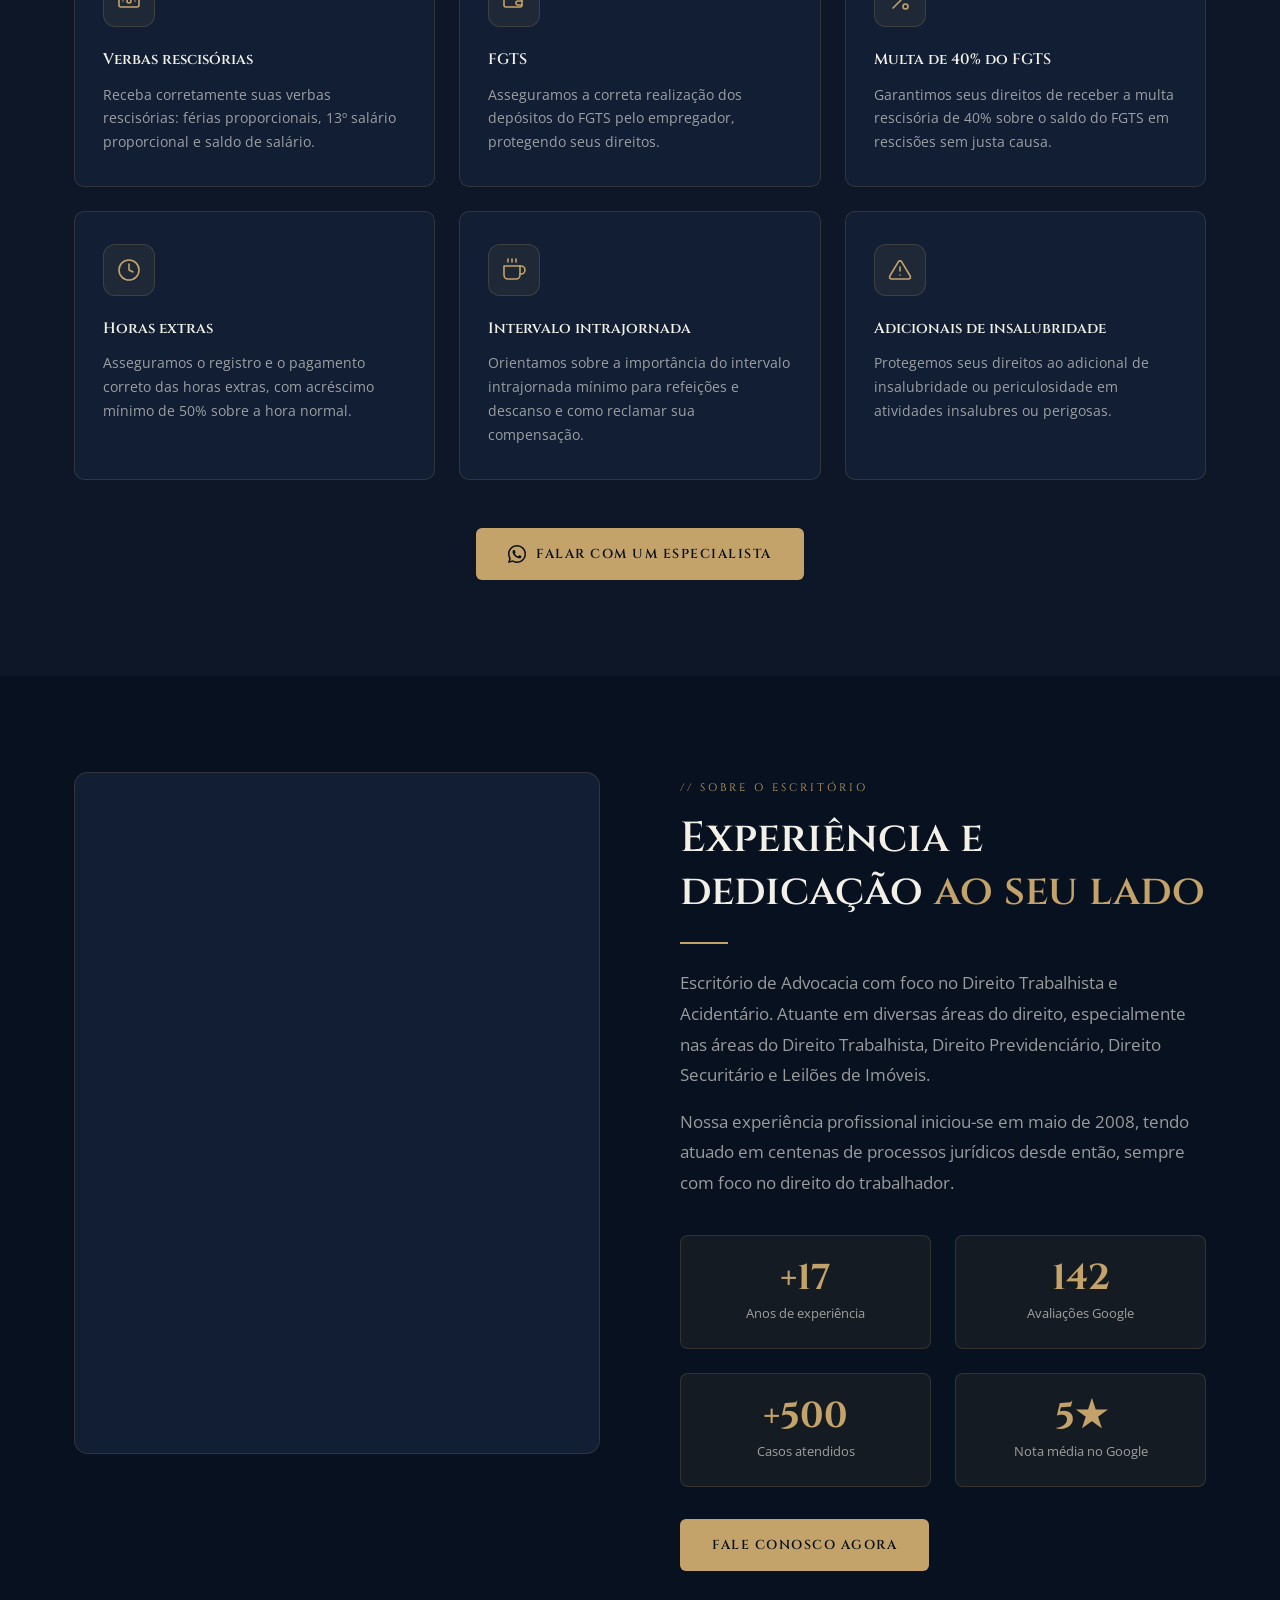
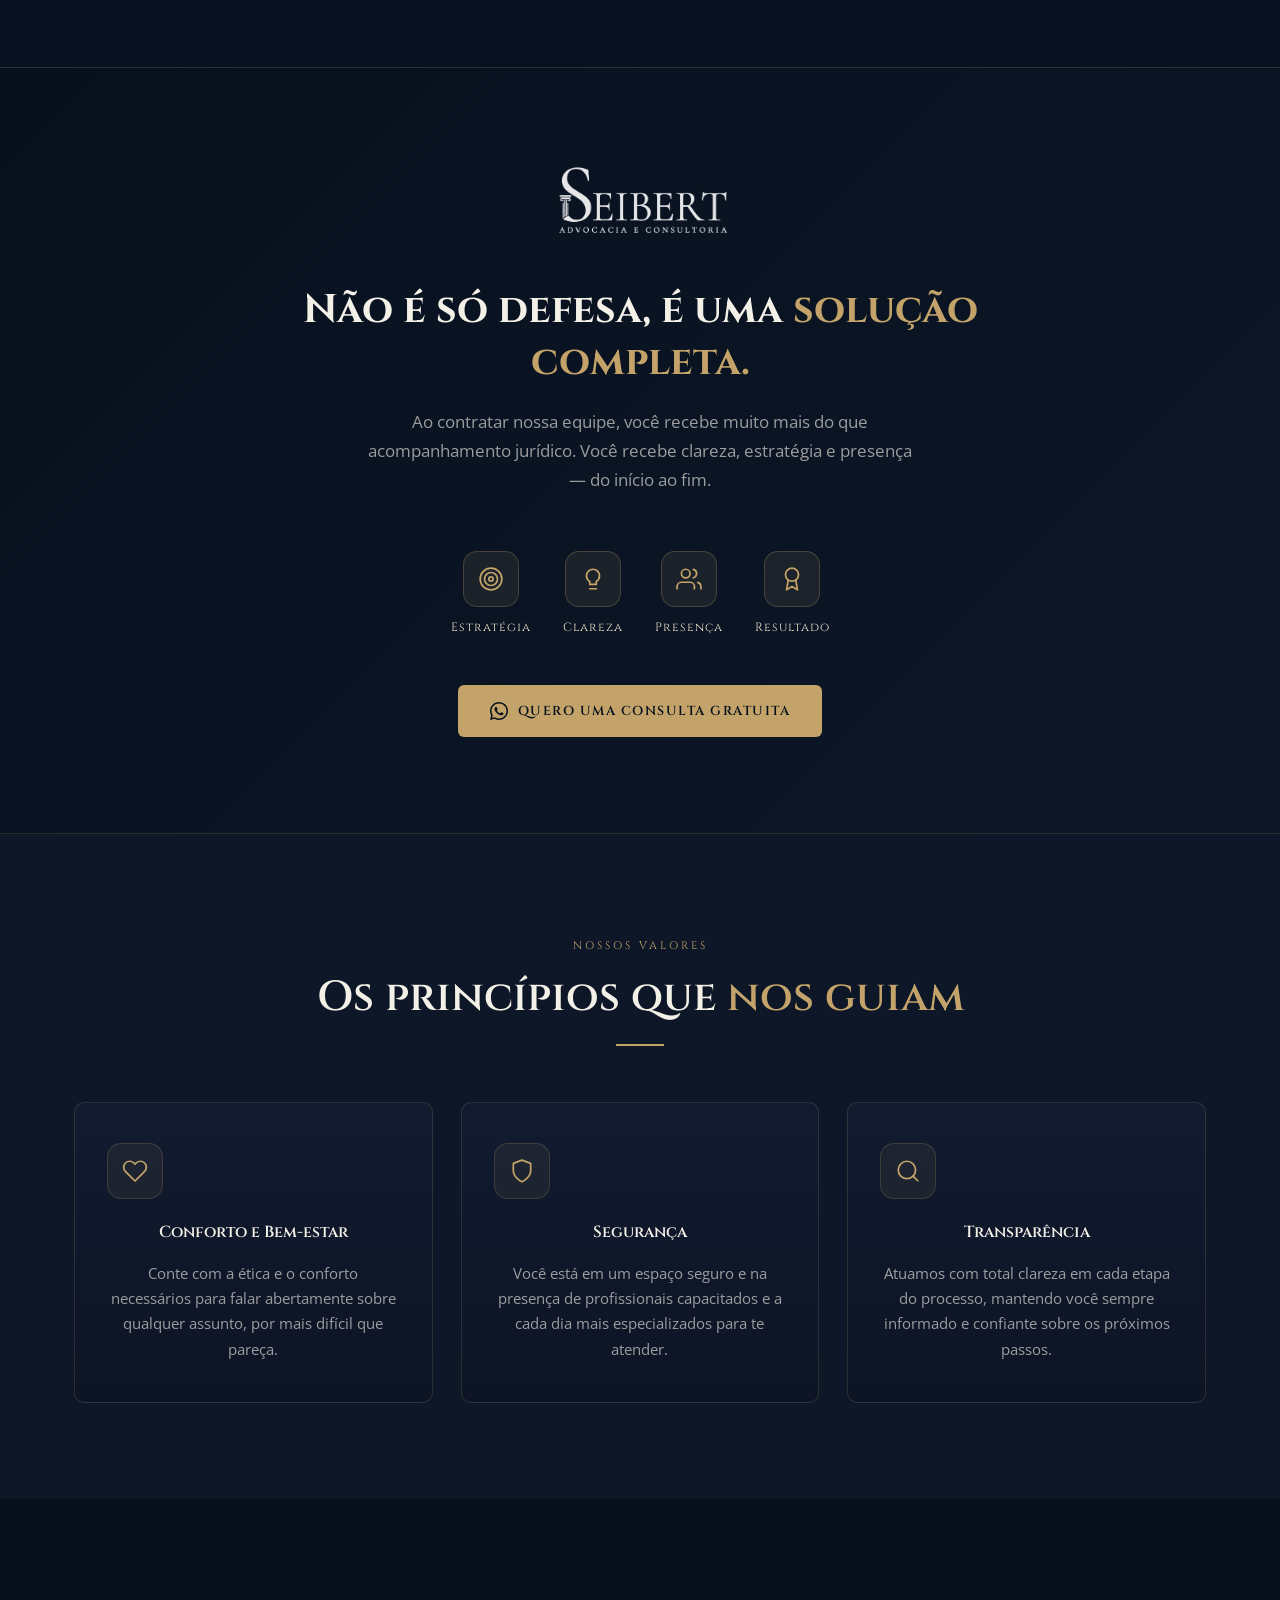
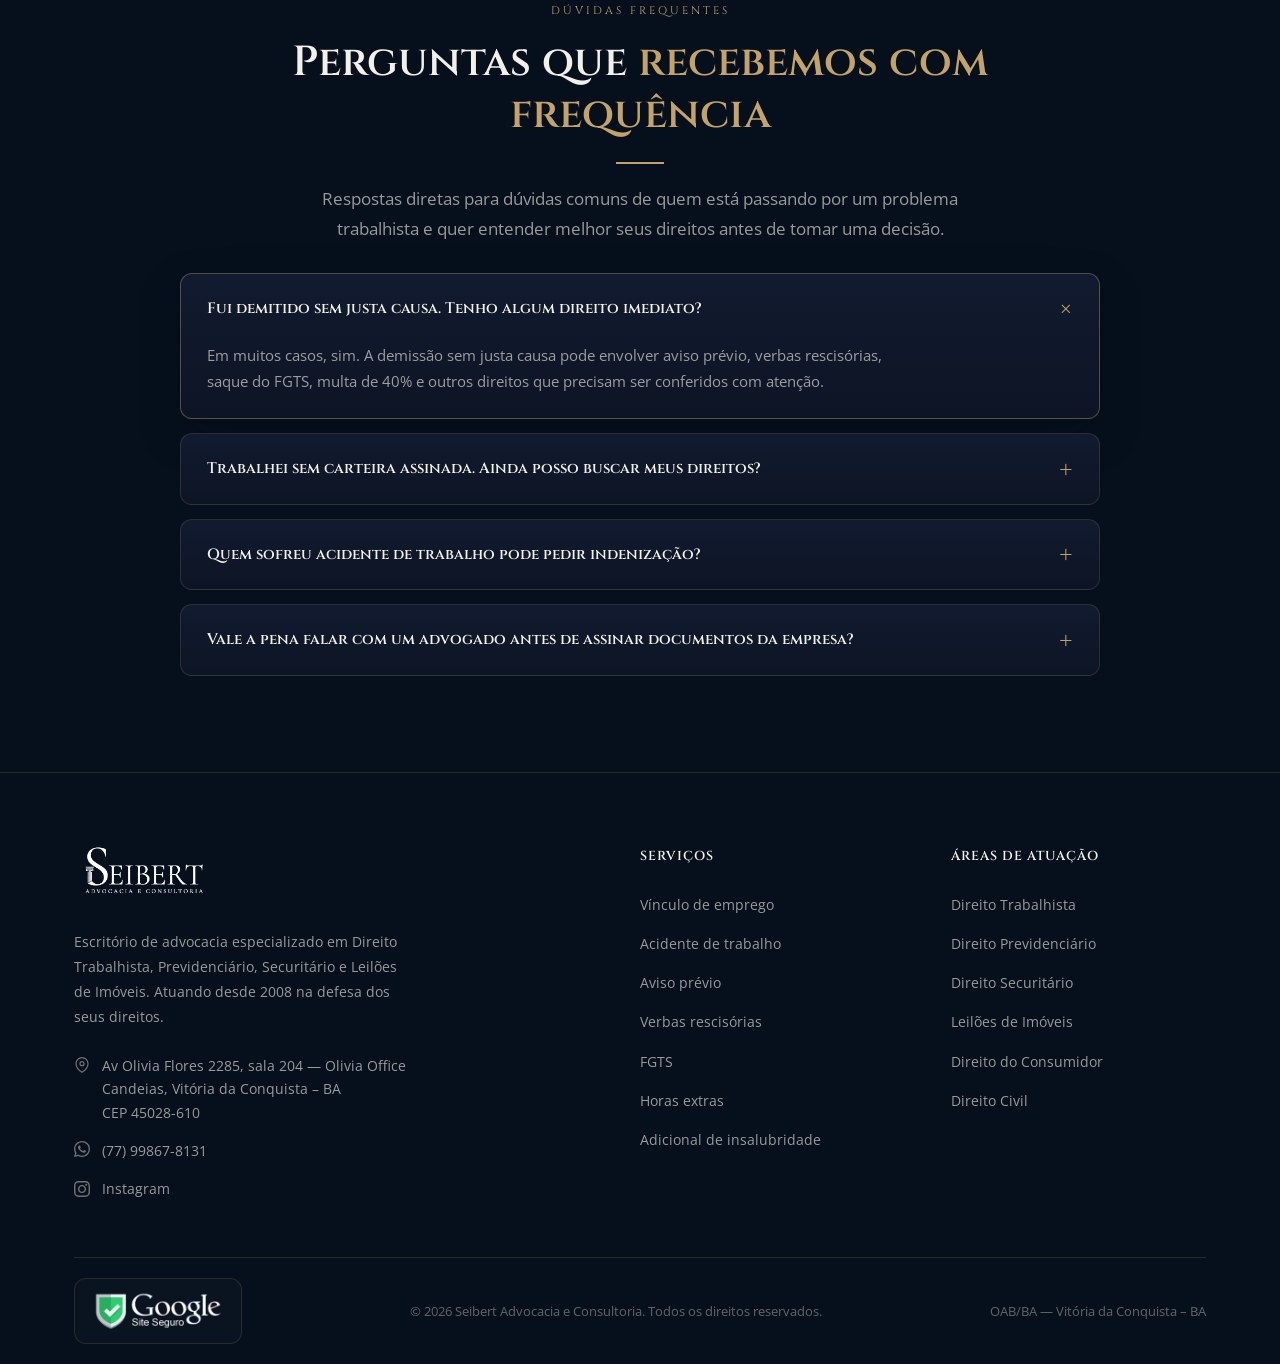
==== commit 05bbfa26: "Refine landing layout and footer details" ====
--- a/index.html
+++ b/index.html
@@ -38,6 +38,97 @@
       -webkit-font-smoothing: antialiased;
     }
 
+    body.is-loading {
+      overflow: hidden;
+    }
+
+    .page-loader {
+      position: fixed;
+      inset: 0;
+      z-index: 3000;
+      display: flex;
+      align-items: center;
+      justify-content: center;
+      background:
+        radial-gradient(circle at center, rgba(195, 163, 105, 0.16) 0%, rgba(195, 163, 105, 0.05) 22%, rgba(6, 16, 29, 0) 46%),
+        linear-gradient(180deg, rgba(8, 17, 31, 0.98) 0%, rgba(6, 16, 29, 1) 100%);
+      opacity: 1;
+      visibility: visible;
+      transition: opacity 0.75s ease, visibility 0.75s ease;
+    }
+
+    .page-loader::after {
+      content: '';
+      position: absolute;
+      width: min(46vw, 360px);
+      height: min(46vw, 360px);
+      border-radius: 50%;
+      background: radial-gradient(circle, rgba(195, 163, 105, 0.2) 0%, rgba(195, 163, 105, 0) 68%);
+      filter: blur(18px);
+      animation: loaderHalo 2.4s ease-in-out infinite;
+    }
+
+    .page-loader__inner {
+      position: relative;
+      z-index: 1;
+      display: flex;
+      flex-direction: column;
+      align-items: center;
+      gap: 18px;
+      text-align: center;
+      padding: 24px;
+    }
+
+    .page-loader__logo {
+      width: min(56vw, 280px);
+      height: auto;
+      filter: drop-shadow(0 0 24px rgba(195, 163, 105, 0.18));
+      animation: loaderReveal 1.5s ease forwards, loaderFloat 2.8s ease-in-out infinite 1.5s;
+      transform-origin: center;
+    }
+
+    .page-loader__line {
+      width: min(180px, 42vw);
+      height: 1px;
+      background: linear-gradient(90deg, rgba(195, 163, 105, 0), rgba(195, 163, 105, 0.9), rgba(195, 163, 105, 0));
+      animation: loaderPulse 1.7s ease-in-out infinite;
+    }
+
+    body.is-ready .page-loader {
+      opacity: 0;
+      visibility: hidden;
+      pointer-events: none;
+    }
+
+    @keyframes loaderReveal {
+      0% {
+        opacity: 0;
+        transform: scale(0.88) translateY(20px);
+      }
+      55% {
+        opacity: 1;
+      }
+      100% {
+        opacity: 1;
+        transform: scale(1) translateY(0);
+      }
+    }
+
+    @keyframes loaderFloat {
+      0%, 100% { transform: translateY(0); }
+      50% { transform: translateY(-8px); }
+    }
+
+    @keyframes loaderPulse {
+      0%, 100% { opacity: 0.35; transform: scaleX(0.88); }
+      50% { opacity: 1; transform: scaleX(1); }
+    }
+
+    @keyframes loaderHalo {
+      0%, 100% { transform: scale(0.92); opacity: 0.6; }
+      50% { transform: scale(1.06); opacity: 1; }
+    }
+
     /* ─── UTILITIES ─────────────────────────────────── */
     .container { width: 100%; max-width: var(--max); margin: 0 auto; padding: 0 24px; }
     .section    { padding: 96px 0; }
@@ -184,6 +275,7 @@
       display: flex;
       align-items: center;
       overflow: hidden;
+      padding: 128px 0 84px;
     }
 
     .hero-bg {
@@ -210,7 +302,13 @@
       position: relative;
       z-index: 2;
       max-width: 680px;
-      padding-top: 72px;
+      display: flex;
+      flex-direction: column;
+      align-items: flex-start;
+    }
+
+    .hero-content > .faq-wrap {
+      display: none;
     }
 
     .hero-eyebrow {
@@ -253,7 +351,7 @@
       line-height: 1.75;
     }
 
-    .hero-actions { display: flex; flex-wrap: wrap; gap: 16px; margin-bottom: 28px; }
+    .hero-actions { display: flex; flex-wrap: wrap; gap: 16px; margin-bottom: 0; order: 2; }
 
     /* Google proof badge */
     .hero-proof {
@@ -267,6 +365,8 @@
       backdrop-filter: blur(10px);
       max-width: 100%;
       box-sizing: border-box;
+      margin-bottom: 22px;
+      order: 1;
     }
     .proof-divider {
       width: 1px;
@@ -438,6 +538,10 @@
       margin-top: 36px;
     }
 
+    .about-cta {
+      margin-top: 32px;
+    }
+
     .stat-box {
       background: rgba(195,163,105,0.07);
       border: 1px solid var(--border);
@@ -588,6 +692,88 @@
       line-height: 1.75;
     }
 
+    .faq-wrap {
+      display: none;
+      margin-top: 56px;
+      max-width: 920px;
+      margin-left: auto;
+      margin-right: auto;
+    }
+
+    #faq .faq-wrap {
+      display: block;
+      margin-top: 0;
+    }
+
+    .faq-header {
+      text-align: center;
+      margin-bottom: 28px;
+    }
+
+    .faq-header .section-sub {
+      margin: 0 auto;
+      max-width: 640px;
+    }
+
+    .faq-list {
+      display: grid;
+      gap: 14px;
+    }
+
+    .faq-item {
+      background: linear-gradient(180deg, rgba(18,28,48,0.96), rgba(13,21,37,0.96));
+      border: 1px solid var(--border);
+      border-radius: 12px;
+      overflow: hidden;
+      transition: var(--transition);
+    }
+
+    .faq-item[open] {
+      border-color: rgba(195,163,105,0.4);
+      box-shadow: 0 16px 40px rgba(3,8,18,0.28);
+    }
+
+    .faq-question {
+      list-style: none;
+      display: flex;
+      align-items: center;
+      justify-content: space-between;
+      gap: 20px;
+      padding: 22px 26px;
+      cursor: pointer;
+      font-family: 'Cinzel', serif;
+      font-size: 15px;
+      font-weight: 600;
+      color: var(--cream);
+    }
+
+    .faq-question::-webkit-details-marker {
+      display: none;
+    }
+
+    .faq-question::after {
+      content: '+';
+      font-family: 'Open Sans', sans-serif;
+      font-size: 24px;
+      font-weight: 300;
+      color: var(--gold);
+      line-height: 1;
+      flex-shrink: 0;
+      transition: transform var(--transition);
+    }
+
+    .faq-item[open] .faq-question::after {
+      transform: rotate(45deg);
+    }
+
+    .faq-answer {
+      padding: 0 26px 24px;
+      font-size: 14.5px;
+      color: var(--muted);
+      line-height: 1.75;
+      max-width: 760px;
+    }
+
     /* ─── FOOTER ─────────────────────────────────────── */
     footer {
       background: var(--navy-deep);
@@ -645,21 +831,25 @@
     }
     .footer-links a:hover { color: var(--gold); }
 
-    .footer-socials { display: flex; gap: 12px; margin-top: 8px; }
-    .social-btn {
-      width: 40px; height: 40px;
-      border-radius: 8px;
-      border: 1px solid var(--border);
-      display: flex; align-items: center; justify-content: center;
-      color: var(--muted);
-      text-decoration: none;
-      font-size: 16px;
-      transition: var(--transition);
-    }
-    .social-btn:hover {
-      border-color: var(--gold);
-      color: var(--gold);
-      background: rgba(195,163,105,0.08);
+    .footer-socials { margin-top: 2px; }
+    .footer-contact-item--social {
+      margin-bottom: 0;
+      align-items: center;
+    }
+    .footer-contact-item--social .social-btn__icon {
+      width: 16px;
+      height: 16px;
+      flex-shrink: 0;
+      display: inline-flex;
+      align-items: center;
+      justify-content: center;
+      opacity: 0.7;
+    }
+    .footer-contact-item--social .social-btn__icon svg {
+      width: 16px;
+      height: 16px;
+      fill: currentColor;
+      display: block;
     }
 
     .footer-bar {
@@ -675,6 +865,26 @@
     .footer-bar p {
       font-size: 13px;
       color: rgba(243,240,232,0.38);
+    }
+
+    .footer-badge {
+      display: inline-flex;
+      align-items: center;
+      justify-content: center;
+      padding: 10px 14px;
+      border: 1px solid rgba(195,163,105,0.16);
+      border-radius: 12px;
+      background: rgba(255,255,255,0.02);
+      transition: var(--transition);
+    }
+    .footer-badge:hover {
+      border-color: rgba(195,163,105,0.34);
+      background: rgba(195,163,105,0.05);
+    }
+    .footer-badge img {
+      display: block;
+      width: auto;
+      height: 44px;
     }
 
     /* ─── WHATSAPP FLOAT ─────────────────────────────── */
@@ -692,6 +902,7 @@
       box-shadow: 0 4px 20px rgba(37,211,102,0.4);
       text-decoration: none;
       transition: var(--transition);
+      animation: waPulse 2.8s ease-in-out infinite;
     }
     .wa-float:hover { transform: scale(1.08); box-shadow: 0 6px 28px rgba(37,211,102,0.55); }
     .wa-float svg { width: 28px; height: 28px; fill: #fff; }
@@ -700,6 +911,17 @@
     @keyframes fadeUp {
       from { opacity: 0; transform: translateY(28px); }
       to   { opacity: 1; transform: translateY(0); }
+    }
+
+    @keyframes waPulse {
+      0%, 100% {
+        transform: scale(1);
+        box-shadow: 0 4px 20px rgba(37,211,102,0.36);
+      }
+      50% {
+        transform: scale(1.05);
+        box-shadow: 0 8px 26px rgba(37,211,102,0.48);
+      }
     }
     .fade-up { animation: fadeUp 0.7s ease forwards; }
     .delay-1 { animation-delay: 0.1s; }
@@ -746,7 +968,11 @@
       .services-grid { grid-template-columns: repeat(2, 1fr); }
       .about-grid { grid-template-columns: 1fr; gap: 40px; }
       .principles-grid { grid-template-columns: 1fr; }
+      .faq-question { padding: 20px 20px; font-size: 14px; }
+      .faq-answer { padding: 0 20px 20px; }
       .footer-grid { grid-template-columns: 1fr; gap: 36px; }
+      .footer-bar { justify-content: center; gap: 16px; }
+      .footer-badge { order: -1; }
     }
 
     @media (max-width: 600px) {
@@ -756,9 +982,9 @@
       .hero-actions { flex-direction: column; }
       .hero-actions .btn { width: 100%; justify-content: center; }
 
-      #hero { min-height: 100svh; align-items: flex-end; padding-bottom: 48px; }
+      #hero { min-height: 100svh; align-items: flex-end; padding: 0 0 48px; }
       .hero-bg {
-        background-position: top center;
+        background-position: 72% top;
         background-size: cover;
       }
       .hero-overlay {
@@ -772,8 +998,18 @@
       }
       .hero-content {
         max-width: 100%;
-        padding-top: 0;
         text-align: center;
+        align-items: center;
+      }
+      .service-card,
+      .principle-card { text-align: center; }
+      .service-icon,
+      .principle-icon { margin: 0 auto 20px; }
+      .about-cta { text-align: center; }
+      .about-cta .btn {
+        width: 100%;
+        max-width: 280px;
+        justify-content: center;
       }
       .hero-eyebrow { justify-content: center; }
       .hero-sub { font-size: 15px; }
@@ -782,7 +1018,14 @@
     }
   </style>
 </head>
-<body>
+<body class="is-loading">
+
+<div class="page-loader" aria-hidden="true">
+  <div class="page-loader__inner">
+    <img class="page-loader__logo" src="./images/vetor-logo.png" alt="Seibert Advocacia e Consultoria">
+    <div class="page-loader__line"></div>
+  </div>
+</div>
 
 <!-- ── NAV ────────────────────────────────────────────── -->
 <nav>
@@ -793,6 +1036,7 @@
     <ul class="nav-links">
       <li><a href="#servicos">Serviços</a></li>
       <li><a href="#sobre">Sobre</a></li>
+      <li><a href="#faq">Dúvidas</a></li>
       <li><a href="#principios">Princípios</a></li>
       <li><a href="#contato">Contato</a></li>
     </ul>
@@ -813,6 +1057,7 @@
   <button class="mobile-close" onclick="document.getElementById('mobileMenu').classList.remove('open')">&times;</button>
   <a href="#servicos" onclick="document.getElementById('mobileMenu').classList.remove('open')">Serviços</a>
   <a href="#sobre" onclick="document.getElementById('mobileMenu').classList.remove('open')">Sobre</a>
+  <a href="#faq" onclick="document.getElementById('mobileMenu').classList.remove('open')">Dúvidas</a>
   <a href="#principios" onclick="document.getElementById('mobileMenu').classList.remove('open')">Princípios</a>
   <a href="#contato" onclick="document.getElementById('mobileMenu').classList.remove('open')">Contato</a>
   <a href="https://api.whatsapp.com/send/?phone=5577998678131" class="btn btn-gold" target="_blank" rel="noopener">Falar com advogado</a>
@@ -847,6 +1092,162 @@
         </div>
       </div>
     </div>
+
+    <div class="faq-wrap">
+      <div class="faq-header">
+        <span class="tag">Dúvidas frequentes</span>
+        <h2 class="section-title">Perguntas que <span>recebemos com frequência</span></h2>
+        <div class="divider" style="margin:20px auto;"></div>
+        <p class="section-sub">Respostas diretas para dúvidas comuns de quem está passando por um problema trabalhista e quer entender melhor seus direitos antes de tomar uma decisão.</p>
+      </div>
+
+      <div class="faq-list">
+        <details class="faq-item" open>
+          <summary class="faq-question">Fui demitido sem justa causa. Tenho algum direito imediato?</summary>
+          <div class="faq-answer">
+            Em muitos casos, sim. A demissão sem justa causa pode envolver aviso prévio, verbas rescisórias, saque do FGTS, multa de 40% e outros direitos que precisam ser conferidos com atenção.
+          </div>
+        </details>
+
+        <details class="faq-item">
+          <summary class="faq-question">Trabalhei sem carteira assinada. Ainda posso buscar meus direitos?</summary>
+          <div class="faq-answer">
+            Pode. Mesmo sem registro formal, é possível buscar o reconhecimento do vínculo de emprego e cobrar valores e direitos que deixaram de ser pagos corretamente.
+          </div>
+        </details>
+
+        <details class="faq-item">
+          <summary class="faq-question">Quem sofreu acidente de trabalho pode pedir indenização?</summary>
+          <div class="faq-answer">
+            Dependendo da situação, sim. Além de questões previdenciárias, pode existir direito a estabilidade, reparação financeira e outros desdobramentos importantes para o trabalhador.
+          </div>
+        </details>
+
+        <details class="faq-item">
+          <summary class="faq-question">Vale a pena falar com um advogado antes de assinar documentos da empresa?</summary>
+          <div class="faq-answer">
+            Vale muito. Uma análise prévia ajuda a evitar assinaturas precipitadas, identificar cláusulas problemáticas e entender se existe algum direito sendo renunciado sem necessidade.
+          </div>
+        </details>
+      </div>
+    </div>
+
+    <div class="faq-wrap">
+      <div class="faq-header">
+        <span class="tag">Dúvidas frequentes</span>
+        <h2 class="section-title">Perguntas que <span>recebemos com frequência</span></h2>
+        <div class="divider" style="margin:20px auto;"></div>
+        <p class="section-sub">Respostas diretas para dúvidas comuns de quem está passando por um problema trabalhista e quer entender melhor seus direitos antes de tomar uma decisão.</p>
+      </div>
+
+      <div class="faq-list">
+        <details class="faq-item" open>
+          <summary class="faq-question">Fui demitido sem justa causa. Tenho algum direito imediato?</summary>
+          <div class="faq-answer">
+            Em muitos casos, sim. A demissão sem justa causa pode envolver aviso prévio, verbas rescisórias, saque do FGTS, multa de 40% e outros direitos que precisam ser conferidos com atenção.
+          </div>
+        </details>
+
+        <details class="faq-item">
+          <summary class="faq-question">Trabalhei sem carteira assinada. Ainda posso buscar meus direitos?</summary>
+          <div class="faq-answer">
+            Pode. Mesmo sem registro formal, é possível buscar o reconhecimento do vínculo de emprego e cobrar valores e direitos que deixaram de ser pagos corretamente.
+          </div>
+        </details>
+
+        <details class="faq-item">
+          <summary class="faq-question">Quem sofreu acidente de trabalho pode pedir indenização?</summary>
+          <div class="faq-answer">
+            Dependendo da situação, sim. Além de questões previdenciárias, pode existir direito a estabilidade, reparação financeira e outros desdobramentos importantes para o trabalhador.
+          </div>
+        </details>
+
+        <details class="faq-item">
+          <summary class="faq-question">Vale a pena falar com um advogado antes de assinar documentos da empresa?</summary>
+          <div class="faq-answer">
+            Vale muito. Uma análise prévia ajuda a evitar assinaturas precipitadas, identificar cláusulas problemáticas e entender se existe algum direito sendo renunciado sem necessidade.
+          </div>
+        </details>
+      </div>
+    </div>
+
+    <div class="faq-wrap">
+      <div class="faq-header">
+        <span class="tag">Dúvidas frequentes</span>
+        <h2 class="section-title">Perguntas que <span>recebemos com frequência</span></h2>
+        <div class="divider" style="margin:20px auto;"></div>
+        <p class="section-sub">Respostas diretas para dúvidas comuns de quem está passando por um problema trabalhista e quer entender melhor seus direitos antes de tomar uma decisão.</p>
+      </div>
+
+      <div class="faq-list">
+        <details class="faq-item" open>
+          <summary class="faq-question">Fui demitido sem justa causa. Tenho algum direito imediato?</summary>
+          <div class="faq-answer">
+            Em muitos casos, sim. A demissão sem justa causa pode envolver aviso prévio, verbas rescisórias, saque do FGTS, multa de 40% e outros direitos que precisam ser conferidos com atenção.
+          </div>
+        </details>
+
+        <details class="faq-item">
+          <summary class="faq-question">Trabalhei sem carteira assinada. Ainda posso buscar meus direitos?</summary>
+          <div class="faq-answer">
+            Pode. Mesmo sem registro formal, é possível buscar o reconhecimento do vínculo de emprego e cobrar valores e direitos que deixaram de ser pagos corretamente.
+          </div>
+        </details>
+
+        <details class="faq-item">
+          <summary class="faq-question">Quem sofreu acidente de trabalho pode pedir indenização?</summary>
+          <div class="faq-answer">
+            Dependendo da situação, sim. Além de questões previdenciárias, pode existir direito a estabilidade, reparação financeira e outros desdobramentos importantes para o trabalhador.
+          </div>
+        </details>
+
+        <details class="faq-item">
+          <summary class="faq-question">Vale a pena falar com um advogado antes de assinar documentos da empresa?</summary>
+          <div class="faq-answer">
+            Vale muito. Uma análise prévia ajuda a evitar assinaturas precipitadas, identificar cláusulas problemáticas e entender se existe algum direito sendo renunciado sem necessidade.
+          </div>
+        </details>
+      </div>
+    </div>
+
+    <div class="faq-wrap">
+      <div class="faq-header">
+        <span class="tag">Dúvidas frequentes</span>
+        <h2 class="section-title">Perguntas que <span>recebemos com frequência</span></h2>
+        <div class="divider" style="margin:20px auto;"></div>
+        <p class="section-sub">Respostas diretas para dúvidas comuns de quem está passando por um problema trabalhista e quer entender melhor seus direitos antes de tomar uma decisão.</p>
+      </div>
+
+      <div class="faq-list">
+        <details class="faq-item" open>
+          <summary class="faq-question">Fui demitido sem justa causa. Tenho algum direito imediato?</summary>
+          <div class="faq-answer">
+            Em muitos casos, sim. A demissão sem justa causa pode envolver aviso prévio, verbas rescisórias, saque do FGTS, multa de 40% e outros direitos que precisam ser conferidos com atenção.
+          </div>
+        </details>
+
+        <details class="faq-item">
+          <summary class="faq-question">Trabalhei sem carteira assinada. Ainda posso buscar meus direitos?</summary>
+          <div class="faq-answer">
+            Pode. Mesmo sem registro formal, é possível buscar o reconhecimento do vínculo de emprego e cobrar valores e direitos que deixaram de ser pagos corretamente.
+          </div>
+        </details>
+
+        <details class="faq-item">
+          <summary class="faq-question">Quem sofreu acidente de trabalho pode pedir indenização?</summary>
+          <div class="faq-answer">
+            Dependendo da situação, sim. Além de questões previdenciárias, pode existir direito a estabilidade, reparação financeira e outros desdobramentos importantes para o trabalhador.
+          </div>
+        </details>
+
+        <details class="faq-item">
+          <summary class="faq-question">Vale a pena falar com um advogado antes de assinar documentos da empresa?</summary>
+          <div class="faq-answer">
+            Vale muito. Uma análise prévia ajuda a evitar assinaturas precipitadas, identificar cláusulas problemáticas e entender se existe algum direito sendo renunciado sem necessidade.
+          </div>
+        </details>
+      </div>
+    </div>
   </div>
 </section>
 
@@ -991,7 +1392,7 @@
             <div class="stat-label">Nota média no Google</div>
           </div>
         </div>
-        <div style="margin-top:32px;">
+        <div class="about-cta">
           <a href="https://api.whatsapp.com/send/?phone=5577998678131" class="btn btn-gold" target="_blank" rel="noopener">Fale conosco agora</a>
         </div>
       </div>
@@ -1085,6 +1486,49 @@
 </section>
 
 <!-- ── FOOTER ──────────────────────────────────────────── -->
+<section id="faq" class="section section--deep">
+  <div class="container">
+    <div class="faq-wrap">
+      <div class="faq-header">
+        <span class="tag">Dúvidas frequentes</span>
+        <h2 class="section-title">Perguntas que <span>recebemos com frequência</span></h2>
+        <div class="divider" style="margin:20px auto;"></div>
+        <p class="section-sub">Respostas diretas para dúvidas comuns de quem está passando por um problema trabalhista e quer entender melhor seus direitos antes de tomar uma decisão.</p>
+      </div>
+
+      <div class="faq-list">
+        <details class="faq-item" open>
+          <summary class="faq-question">Fui demitido sem justa causa. Tenho algum direito imediato?</summary>
+          <div class="faq-answer">
+            Em muitos casos, sim. A demissão sem justa causa pode envolver aviso prévio, verbas rescisórias, saque do FGTS, multa de 40% e outros direitos que precisam ser conferidos com atenção.
+          </div>
+        </details>
+
+        <details class="faq-item">
+          <summary class="faq-question">Trabalhei sem carteira assinada. Ainda posso buscar meus direitos?</summary>
+          <div class="faq-answer">
+            Pode. Mesmo sem registro formal, é possível buscar o reconhecimento do vínculo de emprego e cobrar valores e direitos que deixaram de ser pagos corretamente.
+          </div>
+        </details>
+
+        <details class="faq-item">
+          <summary class="faq-question">Quem sofreu acidente de trabalho pode pedir indenização?</summary>
+          <div class="faq-answer">
+            Dependendo da situação, sim. Além de questões previdenciárias, pode existir direito a estabilidade, reparação financeira e outros desdobramentos importantes para o trabalhador.
+          </div>
+        </details>
+
+        <details class="faq-item">
+          <summary class="faq-question">Vale a pena falar com um advogado antes de assinar documentos da empresa?</summary>
+          <div class="faq-answer">
+            Vale muito. Uma análise prévia ajuda a evitar assinaturas precipitadas, identificar cláusulas problemáticas e entender se existe algum direito sendo renunciado sem necessidade.
+          </div>
+        </details>
+      </div>
+    </div>
+  </div>
+</section>
+
 <footer id="contato">
   <div class="container">
     <div class="footer-grid">
@@ -1102,8 +1546,11 @@
           (77) 99867-8131
         </a>
         <div class="footer-socials">
-          <a href="https://www.instagram.com/eliasseibert.adv/" class="social-btn" target="_blank" rel="noopener" aria-label="Instagram">
-            <svg viewBox="0 0 24 24" width="18" height="18" fill="currentColor"><path d="M12 2.163c3.204 0 3.584.012 4.85.07 3.252.148 4.771 1.691 4.919 4.919.058 1.265.069 1.645.069 4.849 0 3.205-.012 3.584-.069 4.849-.149 3.225-1.664 4.771-4.919 4.919-1.266.058-1.644.07-4.85.07-3.204 0-3.584-.012-4.849-.07-3.26-.149-4.771-1.699-4.919-4.92-.058-1.265-.07-1.644-.07-4.849 0-3.204.013-3.583.07-4.849.149-3.227 1.664-4.771 4.919-4.919 1.266-.057 1.645-.069 4.849-.069zm0-2.163c-3.259 0-3.667.014-4.947.072-4.358.2-6.78 2.618-6.98 6.98-.059 1.281-.073 1.689-.073 4.948 0 3.259.014 3.668.072 4.948.2 4.358 2.618 6.78 6.98 6.98 1.281.058 1.689.072 4.948.072 3.259 0 3.668-.014 4.948-.072 4.354-.2 6.782-2.618 6.979-6.98.059-1.28.073-1.689.073-4.948 0-3.259-.014-3.667-.072-4.947-.196-4.354-2.617-6.78-6.979-6.98-1.281-.059-1.69-.073-4.949-.073zm0 5.838c-3.403 0-6.162 2.759-6.162 6.162s2.759 6.163 6.162 6.163 6.162-2.759 6.162-6.163c0-3.403-2.759-6.162-6.162-6.162zm0 10.162c-2.209 0-4-1.79-4-4 0-2.209 1.791-4 4-4s4 1.791 4 4c0 2.21-1.791 4-4 4zm6.406-11.845c-.796 0-1.441.645-1.441 1.44s.645 1.44 1.441 1.44c.795 0 1.439-.645 1.439-1.44s-.644-1.44-1.439-1.44z"/></svg>
+          <a href="https://www.instagram.com/eliasseibert.adv/" class="footer-contact-item footer-contact-item--social" target="_blank" rel="noopener" aria-label="Instagram">
+            <span class="social-btn__icon">
+              <svg viewBox="0 0 24 24"><path d="M12 2.163c3.204 0 3.584.012 4.85.07 3.252.148 4.771 1.691 4.919 4.919.058 1.265.069 1.645.069 4.849 0 3.205-.012 3.584-.069 4.849-.149 3.225-1.664 4.771-4.919 4.919-1.266.058-1.644.07-4.85.07-3.204 0-3.584-.012-4.849-.07-3.26-.149-4.771-1.699-4.919-4.92-.058-1.265-.07-1.644-.07-4.849 0-3.204.013-3.583.07-4.849.149-3.227 1.664-4.771 4.919-4.919 1.266-.057 1.645-.069 4.849-.069zm0-2.163c-3.259 0-3.667.014-4.947.072-4.358.2-6.78 2.618-6.98 6.98-.059 1.281-.073 1.689-.073 4.948 0 3.259.014 3.668.072 4.948.2 4.358 2.618 6.78 6.98 6.98 1.281.058 1.689.072 4.948.072 3.259 0 3.668-.014 4.948-.072 4.354-.2 6.782-2.618 6.979-6.98.059-1.28.073-1.689.073-4.948 0-3.259-.014-3.667-.072-4.947-.196-4.354-2.617-6.78-6.979-6.98-1.281-.059-1.69-.073-4.949-.073zm0 5.838c-3.403 0-6.162 2.759-6.162 6.162s2.759 6.163 6.162 6.163 6.162-2.759 6.162-6.163c0-3.403-2.759-6.162-6.162-6.162zm0 10.162c-2.209 0-4-1.79-4-4 0-2.209 1.791-4 4-4s4 1.791 4 4c0 2.21-1.791 4-4 4zm6.406-11.845c-.796 0-1.441.645-1.441 1.44s.645 1.44 1.441 1.44c.795 0 1.439-.645 1.439-1.44s-.644-1.44-1.439-1.44z"/></svg>
+            </span>
+            <span>Instagram</span>
           </a>
         </div>
       </div>
@@ -1135,6 +1582,9 @@
     </div>
 
     <div class="footer-bar">
+      <a href="https://www.google.com/partners/?hl=pt-PT" class="footer-badge" target="_blank" rel="noopener" aria-label="Google Partners">
+        <img src="./images/selo-google-rd4l9o44hxbp5kd0l4dj8lgok1s84s5vhxvlgrakww.png.webp" alt="Google Partners">
+      </a>
       <p>© 2026 Seibert Advocacia e Consultoria. Todos os direitos reservados.</p>
       <p>OAB/BA — Vitória da Conquista – BA</p>
     </div>
@@ -1146,5 +1596,22 @@
   <svg viewBox="0 0 24 24"><path d="M20.52 3.48A11.93 11.93 0 0 0 12 0C5.37 0 0 5.37 0 12c0 2.11.55 4.17 1.6 5.99L0 24l6.18-1.62A11.94 11.94 0 0 0 12 24c6.63 0 12-5.37 12-12 0-3.2-1.25-6.21-3.48-8.52zM12 22a9.94 9.94 0 0 1-5.07-1.39l-.36-.22-3.74.98.99-3.65-.23-.37A9.94 9.94 0 0 1 2 12C2 6.49 6.49 2 12 2s10 4.49 10 10-4.49 10-10 10zm5.47-7.41c-.3-.15-1.77-.87-2.04-.97s-.47-.15-.67.15-.77.97-.94 1.17-.35.22-.65.07a8.15 8.15 0 0 1-2.39-1.48 9.06 9.06 0 0 1-1.65-2.06c-.18-.3-.02-.47.13-.62.14-.13.3-.35.45-.52.15-.18.2-.3.3-.5s.05-.38-.02-.52-.67-1.61-.91-2.2c-.24-.58-.49-.5-.67-.51l-.57-.01c-.2 0-.52.07-.79.38s-1.04 1.01-1.04 2.47 1.06 2.86 1.21 3.06c.15.2 2.08 3.17 5.03 4.45.7.3 1.25.48 1.68.62.7.22 1.34.19 1.84.12.56-.08 1.73-.71 1.97-1.39.24-.68.24-1.27.17-1.39-.07-.12-.27-.19-.57-.34z"/></svg>
 </a>
 
+<script>
+  (() => {
+    const revealPage = () => {
+      document.body.classList.add('is-ready');
+      window.setTimeout(() => {
+        document.body.classList.remove('is-loading');
+      }, 760);
+    };
+
+    if (document.readyState === 'complete') {
+      revealPage();
+    } else {
+      window.addEventListener('load', revealPage, { once: true });
+    }
+  })();
+</script>
+
 </body>
 </html>
